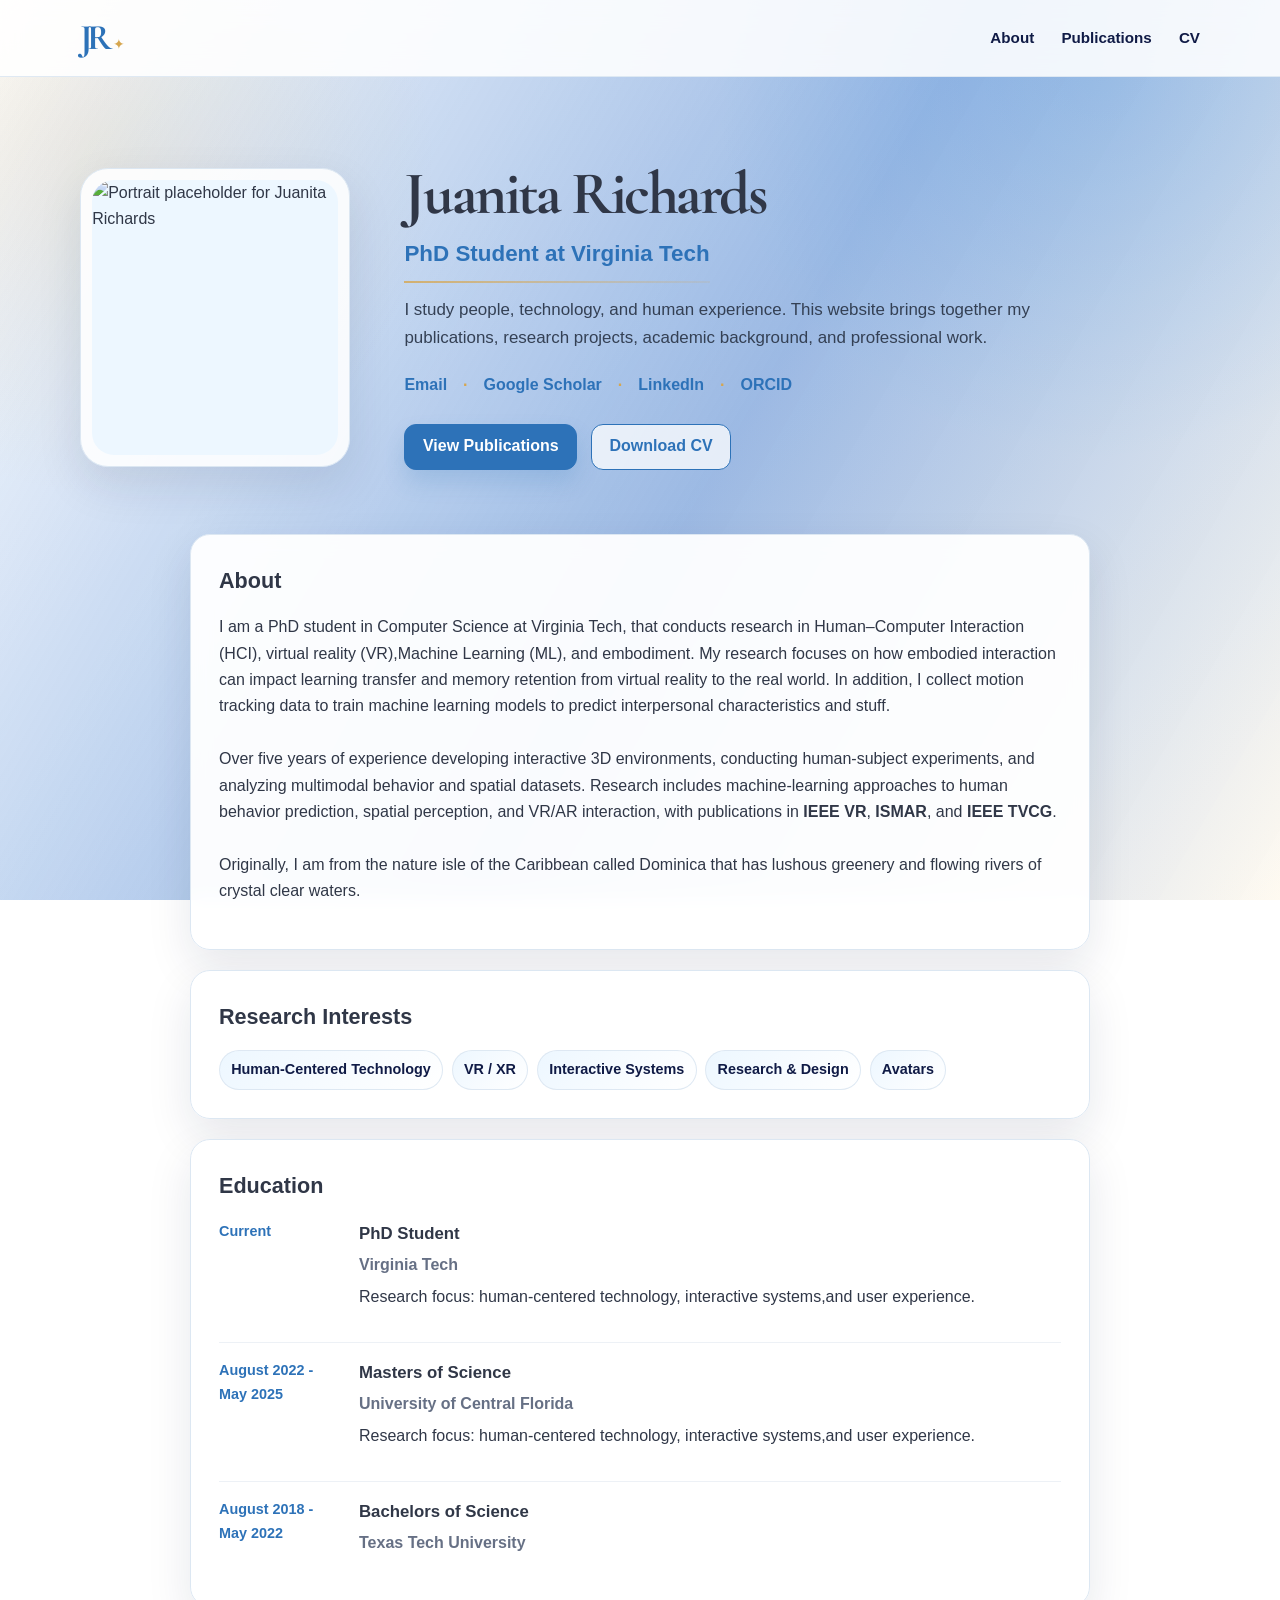
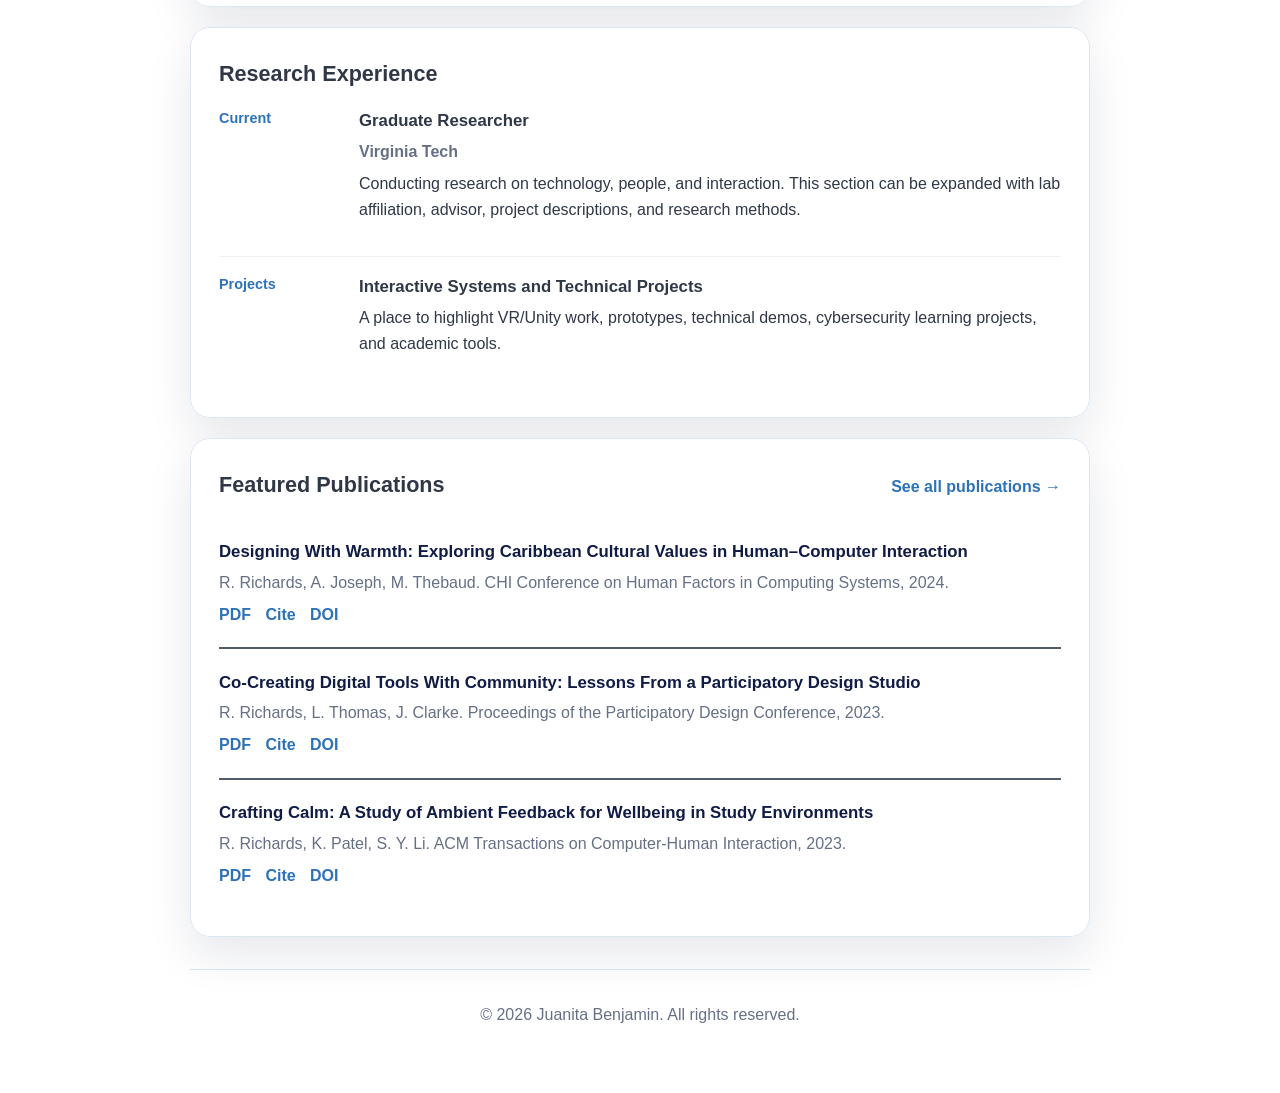
==== index.html @ 1f98e974 "Updating publication / portfolio" ====
<!DOCTYPE html>
<html lang="en">
<head>
  <meta charset="UTF-8" />
  <meta name="viewport" content="width=device-width, initial-scale=1.0" />

  <title>Juanita Richards | PhD Student at Virginia Tech</title>
  <link rel="icon" href="Files/Images/Icons/jr-favicon.svg" sizes="any" />
  <link rel="icon" type="image/png" href="Files/Images/Icon/jb-favicon.png" />
  <link rel="apple-touch-icon" href="Files/Images/Icon/jb-favicon.png" />
  <meta name="description" content="Academic website for Juanita Richards, PhD student at Virginia Tech." />

  <link rel="preconnect" href="https://fonts.googleapis.com">
  <link rel="preconnect" href="https://fonts.gstatic.com" crossorigin>
  <link href="https://fonts.googleapis.com/css2?family=Cormorant+Garamond:wght@600;700&family=Inter:wght@400;500;600;700;800&display=swap" rel="stylesheet">

  <link rel="stylesheet" href="css/style.css" />
</head>

<body>
  <header class="site-header">
    <nav class="navbar">
      <a class="brand" href="#home" aria-label="Juanita Richards home">
        <span class="brand-mark">JR</span>
        <span class="brand-star">✦</span>
      </a>

      <button class="menu-toggle" aria-label="Open navigation menu" aria-expanded="false">
        ☰
      </button>

      <ul class="nav-links">
        <li><a href="#about">About</a></li>
        <!-- <li><a href="#interests">Interests</a></li> -->
        <!-- <li><a href="#education">Education</a></li>
        <li><a href="#experience">Research</a></li> -->
        <li><a href="Publications.html">Publications</a></li>
        <li><a href="CV.html">CV</a></li>
      </ul>
    </nav>
  </header>

  <main id="home">
    <section class="profile-hero">
      <div class="profile-photo">
        <img src="Files/Images/Juanita 1.jpg" alt="Portrait placeholder for Juanita Richards" />
      </div>

      <div class="profile-intro">
        <!-- <p class="eyebrow">Academic Portfolio</p> -->
        <h1>Juanita Richards</h1>
        <p class="role">PhD Student at Virginia Tech</p>

        <p class="summary">
          I study people, technology, and human experience. This website brings
          together my publications, research projects, academic background, and
          professional work.
        </p>

        <div class="profile-links" aria-label="Professional links">
          <a href="mailto:juanitab@vt.edu">Email</a>
          <a href="https://scholar.google.com/citations?user=bNdyRPQAAAAJ&hl=en">Google Scholar</a>
          <a href="https://www.linkedin.com/in/juanita-richards-benjamin/">LinkedIn</a>
          <!-- <a href="#">GitHub</a> -->
          <a href="https://orcid.org/0000-0003-1308-6678">ORCID</a>
        </div>

        <div class="button-row">
          <a class="btn btn-primary" href="#publications">View Publications</a>
          <a class="btn btn-secondary" href="Files/Juanita_Benjamin_CV.pdf">Download CV</a>
        </div>
      </div>
    </section>

    <div class="content-shell">
      <section id="about" class="section-card">
        <h2>About</h2>
        <p>
          I am a PhD student in Computer Science at Virginia Tech, that conducts research in Human–Computer Interaction (HCI), virtual reality (VR),Machine Learning (ML), and embodiment.
          My research focuses on how embodied interaction can impact learning transfer and memory retention from virtual reality to the real world. In addition, I collect motion tracking
          data to train machine learning models to predict interpersonal characteristics and stuff.
          <br>
          <br>

          Over five years of experience developing interactive 3D environments, conducting human-subject experiments, and analyzing multimodal behavior and spatial datasets. 
          Research includes machine-learning approaches to human behavior prediction, spatial perception, and VR/AR interaction, with publications in <b>IEEE VR</b>, <b>ISMAR</b>, 
          and <b>IEEE TVCG</b>.

          <br>
          <br>
          Originally, I am from the nature isle of the Caribbean called Dominica that has lushous greenery and flowing rivers of crystal clear waters.

        </p>
        <p>
          
        </p>
      </section>

      <section id="interests" class="section-card">
        <h2>Research Interests</h2>
        <div class="tag-list">
          <span>Human-Centered Technology</span>
          <span>VR / XR</span>
          <span>Interactive Systems</span>
          <span>Research & Design</span>
          <span>Avatars</span>
        </div>
      </section>

      <section id="education" class="section-card">
        <h2>Education</h2>

        <div class="timeline-item">
          <div class="timeline-date">Current</div>
          <div>
            <h3>PhD Student</h3>
            <p class="institution">Virginia Tech</p>
            <p>
              Research focus: human-centered technology, interactive systems,and user experience.
            </p>
          </div>
          
        </div>

        <div class="timeline-item">
          <div class="timeline-date">August 2022 - May 2025</div>
          <div>
            <h3>Masters of Science</h3>
            <p class="institution">University of Central Florida</p>
            <p>
              Research focus: human-centered technology, interactive systems,and user experience.
            </p>
          </div>
          
        </div>

        <div class="timeline-item">
          <div class="timeline-date">August 2018 - May 2022</div>
          <div>
            <h3>Bachelors of Science</h3>
            <p class="institution">Texas Tech University</p>
    
          </div>
          
        </div>

      </section>

      <section id="experience" class="section-card">
        <h2>Research Experience</h2>

        <div class="timeline-item">
          <div class="timeline-date">Current</div>
          <div>
            <h3>Graduate Researcher</h3>
            <p class="institution">Virginia Tech</p>
            <p>
              Conducting research on technology, people, and interaction.
              This section can be expanded with lab affiliation, advisor,
              project descriptions, and research methods.
            </p>
          </div>
        </div>

        <div class="timeline-item">
          <div class="timeline-date">Projects</div>
          <div>
            <h3>Interactive Systems and Technical Projects</h3>
            <p>
              A place to highlight VR/Unity work, prototypes, technical demos,
              cybersecurity learning projects, and academic tools.
            </p>
          </div>
        </div>
      </section>

      <section id="publications" class="section-card">
        <div class="section-title-row">
          <h2>Featured Publications</h2>
          <a href="Publications.html">See all publications →</a>
        </div>

        <article class="publication-entry">
          <h3>
            <a href="#">Designing With Warmth: Exploring Caribbean Cultural Values in Human–Computer Interaction</a>
          </h3>
          <p class="pub-meta">
            R. Richards, A. Joseph, M. Thebaud. CHI Conference on Human Factors
            in Computing Systems, 2024.
          </p>
          <p class="pub-links">
            <a href="#">PDF</a>
            <a href="#">Cite</a>
            <a href="#">DOI</a>
          </p>
        </article>

        <article class="publication-entry">
          <h3>
            <a href="#">Co-Creating Digital Tools With Community: Lessons From a Participatory Design Studio</a>
          </h3>
          <p class="pub-meta">
            R. Richards, L. Thomas, J. Clarke. Proceedings of the Participatory
            Design Conference, 2023.
          </p>
          <p class="pub-links">
            <a href="#">PDF</a>
            <a href="#">Cite</a>
            <a href="#">DOI</a>
          </p>
        </article>

        <article class="publication-entry">
          <h3>
            <a href="#">Crafting Calm: A Study of Ambient Feedback for Wellbeing in Study Environments</a>
          </h3>
          <p class="pub-meta">
            R. Richards, K. Patel, S. Y. Li. ACM Transactions on
            Computer-Human Interaction, 2023.
          </p>
          <p class="pub-links">
            <a href="#">PDF</a>
            <a href="#">Cite</a>
            <a href="#">DOI</a>
          </p>
        </article>
      </section>
    </div>
  </main>

  <footer class="site-footer">
    <p>© 2026 Juanita Benjamin. All rights reserved.</p>
  </footer>

  <script src="js/main.js"></script>
</body>
</html>
---- css/style.css ----
:root {
  --blue: #2d72b8;
  --sky: #edf7ff;
  --sky-strong: #6bb6ee;
  --navy: #101b46;
  --text: #303747;
  --muted: #667085;
  --border: #dce7f2;
  --card: rgba(255, 255, 255, 0.94);
  --cream: #fffaf1;
  --gold: #d6a64f;
  --shadow: 0 18px 45px rgba(17, 26, 68, 0.10);
  --radius: 20px;
}

* {
  box-sizing: border-box;
}

html {
  scroll-behavior: smooth;
}

body {
  margin: 0;
  color: var(--text);
  background:
    radial-gradient(circle at 8% 18%, rgba(214, 166, 79, 0.15), transparent 24%),
    radial-gradient(circle at 86% 8%, rgba(107, 182, 238, 0.28), transparent 28%),
    linear-gradient(135deg, #ffffff 0%, #f2f9ff 46%, var(--cream) 100%); 
  background-attachment: fixed;
  /* font-family: "Inter", system-ui, -apple-system, BlinkMacSystemFont, "Segoe UI", sans-serif; */
  font-family: roboto, sans-serif;
  line-height: 1.65;
}

body::before {
  content: "";
  position: fixed;
  inset: 0;
  pointer-events: none;
  background:
    /* linear-gradient(120deg, rgba(255, 255, 255, 0.0) 0%, rgba(255, 255, 255, 0.42) 55%, rgba(255, 250, 241, 0.38) 100%); */
     linear-gradient(120deg, rgba(255, 255, 255, 0.0) 0%, rgba(35, 98, 192, 0.42) 55%, rgba(255, 250, 241, 0.38) 100%);
  z-index: -1;
}

img {
  max-width: 100%;
  display: block;
}

a {
  color: var(--blue);
  text-decoration: none;
}

a:hover {
  text-decoration: underline;
}

h1,
h2,
h3 {
  margin: 0;
  /* color: var(--navy); */
  color: var(--text);
}

h1 {
  font-family: "Cormorant Garamond", Georgia, serif;
  /* font-family: roboto, sans-serif; */
  /* font-size: clamp(3rem, 8vw, 5.5rem); */
  font-size: 3.8rem;
  line-height: 0.95;
  letter-spacing: -0.04em;
}

h2 {
  font-size: 1.35rem;
  margin-bottom: 1rem;
}

h3 {
  font-size: 1.05rem;
  margin-bottom: 0.25rem;
}

p {
  margin-top: 0;
}

/* Header */
.site-header {
  position: sticky;
  top: 0;
  z-index: 50;
  background: rgba(255, 255, 255, 0.88);
  border-bottom: 1px solid rgba(220, 231, 242, 0.9);
  backdrop-filter: blur(14px);
}

.navbar {
  width: min(1120px, calc(100% - 2rem));
  margin: 0 auto;
  min-height: 76px;
  display: flex;
  align-items: center;
  justify-content: space-between;
}

.brand {
  position: relative;
  display: inline-flex;
  align-items: center;
  gap: 0.2rem;
  color: var(--blue);
  text-decoration: none;
}

.brand:hover {
  text-decoration: none;
}

.brand-mark {
  font-family: "Cormorant Garamond", Georgia, serif;
  font-weight: 700;
  font-size: 2.25rem;
  letter-spacing: -0.14em;
  line-height: 1;
}

.brand-star {
  color: var(--gold);
  font-size: 0.85rem;
  transform: translate(0.15rem, 0.45rem);
}

.nav-links {
  list-style: none;
  display: flex;
  align-items: center;
  gap: 1.7rem;
  margin: 0;
  padding: 0;
  font-size: 0.95rem;
  font-weight: 700;
}

.nav-links a {
  color: var(--navy);
  position: relative;
  padding: 0.5rem 0;
}

.nav-links a::after {
  content: "";
  position: absolute;
  left: 0;
  bottom: 0;
  width: 0;
  height: 3px;
  border-radius: 999px;
  background: var(--blue);
  transition: width 0.25s ease;
}

.nav-links a:hover {
  color: var(--blue);
  text-decoration: none;
}

.nav-links a:hover::after {
  width: 100%;
}

.menu-toggle {
  display: none;
  border: 1px solid var(--border);
  border-radius: 12px;
  background: #fff;
  color: var(--navy);
  font-size: 1.25rem;
  padding: 0.4rem 0.75rem;
  cursor: pointer;
}

/* Hero */
.profile-hero {
  position: relative;
  width: min(1120px, calc(100% - 2rem));
  margin: 0 auto;
  padding: 5.5rem 0 4rem;
  display: grid;
  grid-template-columns: 270px 1fr;
  gap: 3.4rem;
  align-items: center;
}

/* .profile-hero::after {
  content: "";
  position: absolute;
  right: -12rem;
  top: 1.5rem;
  width: 34rem;
  height: 34rem;
  border: 1.6px solid rgba(214, 166, 79, 0.42);
  border-radius: 50%;
  z-index: -1;
} */

.profile-photo {
  padding: 0.7rem;
  border-radius: 28px;
  background: rgba(255, 255, 255, 0.88);
  border: 1px solid var(--border);
  box-shadow: var(--shadow);
}

.profile-photo img {
  width: 100%;
  aspect-ratio: 1 / 1.12;
  object-fit: cover;
  border-radius: 22px;
  background: var(--sky);
}

.eyebrow {
  margin-bottom: 0.7rem;
  color: var(--blue);
  font-size: 0.78rem;
  font-weight: 800;
  letter-spacing: 0.16em;
  text-transform: uppercase;
}

.role {
  position: relative;
  display: inline-block;
  margin: 0.8rem 0 1.45rem;
  color: var(--blue);
  font-size: 1.4rem;
  font-weight: 800;
}

.role::after {
  content: "";
  position: absolute;
  left: 0;
  bottom: -0.65rem;
  width: 100%;
  height: 2px;
  background: linear-gradient(90deg, rgba(214, 166, 79, 0.8), rgba(214, 166, 79, 0.12));
}

.summary {
  max-width: 720px;
  font-size: 1.06rem;
  color: #344054;
}

.profile-links {
  display: flex;
  flex-wrap: wrap;
  gap: 0.4rem 1rem;
  margin: 1.25rem 0 1.6rem;
  font-weight: 700;
}

.profile-links a:not(:last-child)::after {
  content: "·";
  margin-left: 1rem;
  color: var(--gold);
}

.button-row {
  display: flex;
  flex-wrap: wrap;
  gap: 0.85rem;
}

.btn {
  display: inline-flex;
  align-items: center;
  justify-content: center;
  min-height: 46px;
  padding: 0 1.1rem;
  border-radius: 12px;
  font-weight: 800;
  border: 1px solid var(--blue);
}

.btn:hover {
  text-decoration: none;
  transform: translateY(-1px);
}

.btn-primary {
  color: #fff;
  background: var(--blue);
  box-shadow: 0 12px 22px rgba(45, 114, 184, 0.18);
}

.btn-secondary {
  color: var(--blue);
  background: rgba(255, 255, 255, 0.74);
}

/* Main content */
.content-shell {
  width: min(900px, calc(100% - 2rem));
  margin: 0 auto;
}

.section-card {
  background: var(--card);
  border: 1px solid var(--border);
  border-radius: var(--radius);
  box-shadow: var(--shadow);
  padding: 1.75rem;
  margin-bottom: 1.25rem;
  backdrop-filter: blur(10px);
}

.tag-list {
  display: flex;
  flex-wrap: wrap;
  gap: 0.55rem;
}

.tag-list span {
  display: inline-flex;
  padding: 0.45rem 0.7rem;
  border-radius: 999px;
  background: linear-gradient(135deg, var(--sky), #ffffff);
  border: 1px solid rgba(220, 231, 242, 0.9);
  color: var(--navy);
  font-size: 0.9rem;
  font-weight: 700;
}

.timeline-item {
  display: grid;
  grid-template-columns: 120px 1fr;
  gap: 1.25rem;
  padding: 1rem 0;
  border-top: 1px solid #edf1f6;
}

.timeline-item:first-of-type {
  border-top: 0;
  padding-top: 0;
}

.timeline-date {
  color: var(--blue);
  font-size: 0.9rem;
  font-weight: 800;
}

.institution {
  margin-bottom: 0.35rem;
  color: var(--muted);
  font-weight: 700;
}

.section-title-row {
  display: flex;
  align-items: baseline;
  justify-content: space-between;
  gap: 1rem;
}

.section-title-row a {
  font-weight: 800;
  white-space: nowrap;
}

.publication-entry {
  padding: 1.2rem 0;
  border-top: 2px solid #515b68;
}

.publication-entry:first-of-type {
  border-top: 0;
}

.publication-entry h3 a {
  color: var(--navy);
}

.pub-meta {
  color: var(--muted);
  margin-bottom: 0.35rem;
}

.pub-links {
  margin-bottom: 0;
  display: flex;
  gap: 0.9rem;
  font-weight: 800;
}

.site-footer {
  width: min(900px, calc(100% - 2rem));
  margin: 2rem auto 0;
  padding: 2rem 0 3rem;
  color: var(--muted);
  text-align: center;
  border-top: 1px solid var(--border);
}

/* Responsive */
@media (max-width: 900px) {
  .menu-toggle {
    display: inline-flex;
  }

  .nav-links {
    position: absolute;
    top: 76px;
    left: 1rem;
    right: 1rem;
    display: none;
    flex-direction: column;
    align-items: flex-start;
    padding: 1rem;
    background: #ffffff;
    border: 1px solid var(--border);
    border-radius: 16px;
    box-shadow: var(--shadow);
  }

  .nav-links.open {
    display: flex;
  }

  .profile-hero {
    grid-template-columns: 1fr;
    padding-top: 3rem;
  }

  .profile-photo {
    width: min(270px, 100%);
  }
}

@media (max-width: 560px) {
  h1 {
    font-size: 3.2rem;
  }

  .profile-hero,
  .content-shell,
  .navbar,
  .site-footer {
    width: min(100% - 1rem, 1120px);
  }

  .profile-links {
    display: grid;
    gap: 0.4rem;
  }

  .profile-links a::after {
    display: none;
  }

  .btn {
    width: 100%;
  }

  .timeline-item {
    grid-template-columns: 1fr;
    gap: 0.2rem;
  }

  .section-title-row {
    flex-direction: column;
    align-items: flex-start;
  }
}


/* Portfolio page */
.nav-links a.active {
  color: var(--blue);
}

.nav-links a.active::after {
  width: 100%;
}

.portfolio-hero {
  width: min(1000px, calc(100% - 2rem));
  margin: 0 auto;
  padding: 5.5rem 0 2.5rem;
}

.portfolio-hero h1 {
  max-width: 850px;
  margin-bottom: 1.25rem;
}

.portfolio-lead {
  max-width: 780px;
  font-size: 1.12rem;
  color: #475467;
  margin-bottom: 1.35rem;
}

.portfolio-tags {
  margin-top: 1rem;
}

.portfolio-shell {
  width: min(1000px, calc(100% - 2rem));
  margin: 0 auto;
}

.portfolio-grid {
  display: grid;
  grid-template-columns: repeat(2, minmax(0, 1fr));
  gap: 1.25rem;
  margin-bottom: 1.25rem;
}

.project-card {
  position: relative;
  overflow: hidden;
  background: var(--card);
  border: 1px solid var(--border);
  border-radius: var(--radius);
  box-shadow: var(--shadow);
  padding: 1.75rem;
  backdrop-filter: blur(10px);
}

.project-card-featured {
  grid-column: 1 / -1;
  display: grid;
  grid-template-columns: 80px 1fr;
  gap: 1.25rem;
  border-color: rgba(45, 114, 184, 0.35);
}

.project-number {
  color: rgba(45, 114, 184, 0.18);
  font-family: "Cormorant Garamond", Georgia, serif;
  font-size: 4rem;
  font-weight: 700;
  line-height: 0.9;
}

.project-card:not(.project-card-featured) .project-number {
  margin-bottom: 1rem;
}

.project-kicker {
  margin-bottom: 0.45rem;
  color: var(--blue);
  font-size: 0.75rem;
  font-weight: 800;
  letter-spacing: 0.11em;
  text-transform: uppercase;
}

.project-card h2 {
  font-size: 1.45rem;
  margin-bottom: 0.8rem;
}

.project-card p {
  color: #475467;
}

.project-details {
  display: grid;
  gap: 0.65rem;
  margin-top: 1.25rem;
  padding-top: 1rem;
  border-top: 1px solid #edf1f6;
}

.project-details div {
  display: grid;
  grid-template-columns: 78px 1fr;
  gap: 0.75rem;
  font-size: 0.9rem;
}

.project-details strong {
  color: var(--navy);
}

.project-details span {
  color: var(--muted);
}

.portfolio-cta {
  display: flex;
  align-items: center;
  justify-content: space-between;
  gap: 2rem;
}

.portfolio-cta h2 {
  margin-bottom: 0.4rem;
}

.portfolio-cta p:last-child {
  margin-bottom: 0;
}

@media (max-width: 760px) {
  .portfolio-grid {
    grid-template-columns: 1fr;
  }

  .project-card-featured {
    grid-column: auto;
    grid-template-columns: 1fr;
  }

  .portfolio-cta {
    align-items: flex-start;
    flex-direction: column;
  }
}

@media (max-width: 560px) {
  .portfolio-hero,
  .portfolio-shell {
    width: min(100% - 1rem, 1000px);
  }

  .portfolio-hero {
    padding-top: 3rem;
  }

  .project-card {
    padding: 1.35rem;
  }

  .project-details div {
    grid-template-columns: 1fr;
    gap: 0.1rem;
  }
}

/* Videos appear directly within each project card, without preview overlays */
.project-video { margin: 0 0 1.3rem; }
.project-video video,
.project-video iframe {
  display: block;
  width: 100%;
  aspect-ratio: 16 / 9;
  height: auto;
  background: #101b46;
  border: 0;
  border-radius: 12px;
  object-fit: contain;
}
.project-video iframe { height: auto; }
.project-video-caption { font-size: .92rem; color: var(--muted); margin: .65rem 0 0; }


/* Compact publication-style portfolio — media left, project content right */
.portfolio-hero { width: min(1000px, calc(100% - 2rem)); padding: 3.5rem 0 2.1rem; }
.portfolio-hero h1 { font-size: clamp(2.5rem, 5vw, 3.6rem); }
.portfolio-shell { width: min(1000px, calc(100% - 2rem)); }
.portfolio-grid { display: flex; flex-direction: column; gap: .85rem; }
.project-card,
.project-card-featured {
  display: grid;
  grid-template-columns: 192px minmax(0, 1fr);
  gap: 1.4rem;
  align-items: start;
  padding: 1.15rem;
  border-radius: 15px;
  grid-column: auto;
  min-width: 0;
}
.project-card:hover { border-color: rgba(45,114,184,.35); box-shadow: 0 12px 28px rgba(17,26,68,.10); }
.project-card .project-number,
.project-card:not(.project-card-featured) .project-number {
  min-height: 110px;
  margin: 0;
  background: linear-gradient(140deg, #e4f3fe 0%, #fcfaf4 100%);
  border: 1px solid #dce7f2;
  border-radius: 10px;
  display: flex;
  align-items: center;
  justify-content: center;
  font-size: 3rem;
  color: rgba(45, 114, 184, .35);
}
.project-card.has-video .project-number { display: none; }
.project-content { min-width: 0; }
.project-kicker { font-size: .70rem; margin: 0 0 .3rem; }
.project-card h2 { font-size: 1.16rem; line-height: 1.35; margin: 0 0 .42rem; }
.project-content > p:not(.project-kicker) { font-size: .91rem; line-height: 1.55; margin: 0; }
.project-details { display: flex; flex-wrap: wrap; gap: .35rem 1rem; margin-top: .72rem; padding-top: .66rem; }
.project-details div { display: inline-flex; gap: .35rem; font-size: .76rem; }
.project-details strong { color: var(--blue); }
.project-video { min-width: 0; margin: 0; }
.project-video video, .project-video iframe {
  width: 100%; height: auto; aspect-ratio: 16 / 9;
  border: none; border-radius: 10px; display: block;
  background: #101b46;
}
.project-video-caption { font-size: .72rem !important; line-height: 1.4; margin: .35rem 0 0 !important; }
@media (max-width: 650px) {
  .project-card, .project-card-featured { grid-template-columns: 1fr; gap: .85rem; padding: 1rem; }
  .project-card .project-number, .project-card:not(.project-card-featured) .project-number { min-height: 85px; }
  .project-video { width: 100%; }
  .portfolio-hero { padding-top: 2.5rem; }
  .portfolio-tags { gap: .35rem; }
}
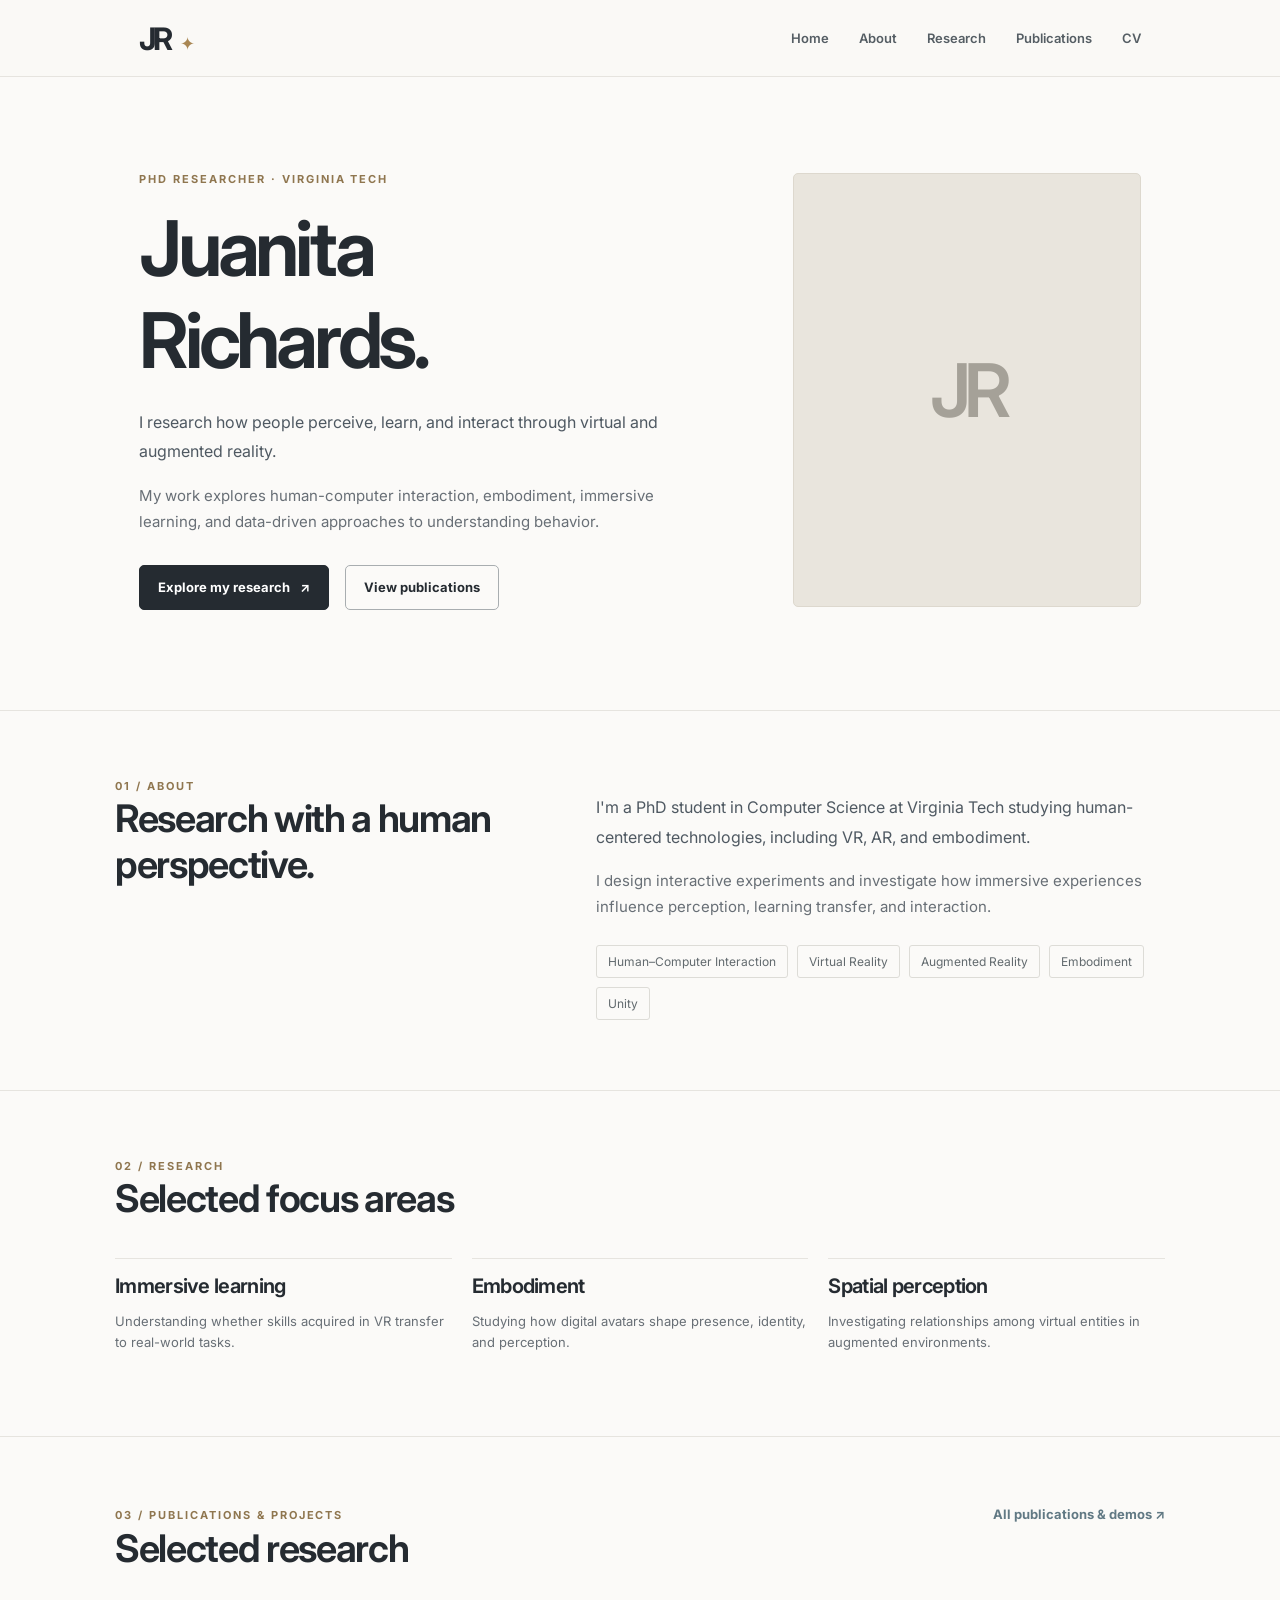
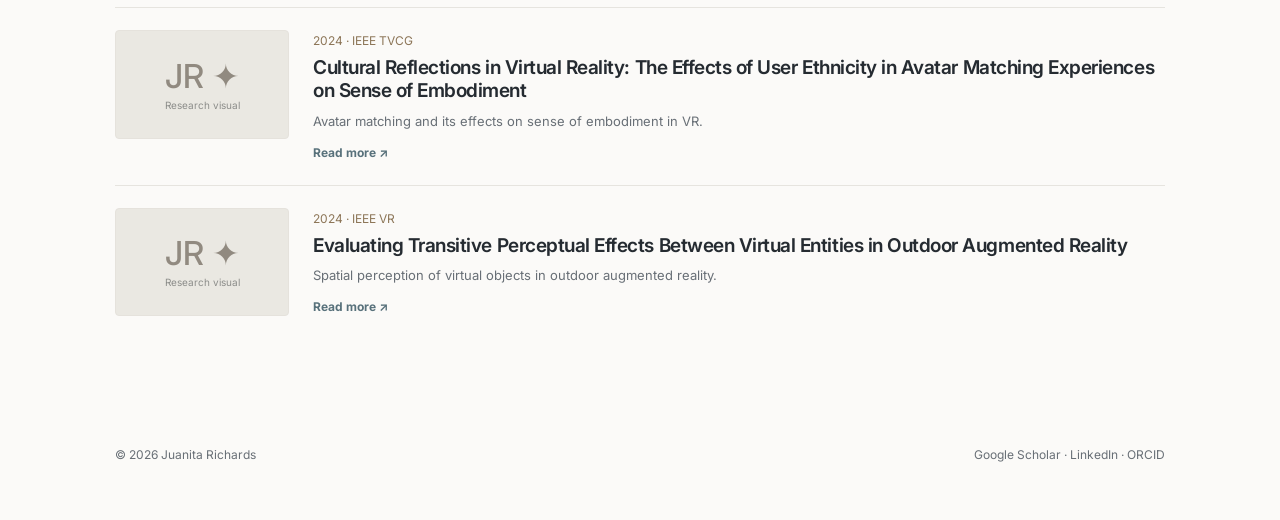
==== commit 6e1923a2: "Newly updated websites" ====
--- a/index.html
+++ b/index.html
@@ -1,237 +1,258 @@
 <!DOCTYPE html>
 <html lang="en">
-<head>
-  <meta charset="UTF-8" />
-  <meta name="viewport" content="width=device-width, initial-scale=1.0" />
+ <head>
+  <meta charset="utf-8"/>
+  <meta content="width=device-width, initial-scale=1" name="viewport"/>
+  <title>
+   Juanita Richards | XR &amp; HCI Research
+  </title>
+  <link href="https://fonts.googleapis.com" rel="preconnect"/>
+  <link crossorigin="" href="https://fonts.gstatic.com" rel="preconnect"/>
+  <link href="https://fonts.googleapis.com/css2?family=Inter:wght@400;500;600;700;800&amp;display=swap" rel="stylesheet"/>
+  <link href="css/style.css" rel="stylesheet"/>
+  <link href="Files/Images/Icon/jr-favicon.svg" rel="icon" type="image/svg+xml"/>
+  <link href="Files/Images/Icon/jr-favicon.png" rel="icon" type="image/png"/>
+  <link href="Files/Images/Icon/jr-favicon.ico" rel="icon" sizes="any"/>
+ </head>
+ <body>
+  <header>
+   <nav class="nav">
+    <a aria-label="Juanita Richards home" class="logo" href="index.html">
+     JR
+     <span>
+      ✦
+     </span>
+    </a>
+    <div class="links">
+     <a href="index.html">
+      Home
+     </a>
+     <a href="index.html#about">
+      About
+     </a>
+     <a href="index.html#research">
+      Research
+     </a>
+     <a href="Publications.html">
+      Publications
+     </a>
+     <a href="CV.html">
+      CV
+     </a>
+    </div>
+   </nav>
+  </header>
+  <main>
+   <section class="wrap hero" id="home">
+    <div class="intro">
+     <div class="eyebrow">
+      PhD Researcher &middot; Virginia Tech
+     </div>
+     <h1>
+      Juanita
+      <br/>
+      Richards.
+     </h1>
+     <p class="lead">
+      I research how people perceive, learn, and interact through virtual and augmented reality.
+     </p>
+     <p class="muted">
+      My work explores human-computer interaction, embodiment, immersive learning, and data-driven approaches to understanding behavior.
+     </p>
+     <div class="buttons">
+      <a class="button primary" href="#research">
+       Explore my research
+       <span>
+        &nearrow;
+       </span>
+      </a>
+      <a class="button" href="#publications">
+       View publications
+      </a>
+     </div>
+    </div>
+    <div class="photo">
+     <span class="placeholder">
+      JR
+     </span>
+     <img alt="Juanita Richards" onerror="this.style.display='none'" src="Files/Images/Juanita 1.jpg"/>
+    </div>
+   </section>
+   <div class="divider">
+   </div>
+   <section class="wrap section about" id="about">
+    <div>
+     <div class="eyebrow">
+      01 / About
+     </div>
+     <h2>
+      Research with a human perspective.
+     </h2>
+    </div>
+    <div>
+     <p class="lead">
+      I'm a PhD student in Computer Science at Virginia Tech studying human-centered technologies, including VR, AR, and embodiment.
+     </p>
+     <p class="muted">
+      I design interactive experiments and investigate how immersive experiences influence perception, learning transfer, and interaction.
+     </p>
+     <div class="tags">
+      <span class="tag">
+       Human&ndash;Computer Interaction
+      </span>
+      <span class="tag">
+       Virtual Reality
+      </span>
+      <span class="tag">
+       Augmented Reality
+      </span>
+      <span class="tag">
+       Embodiment
+      </span>
+      <span class="tag">
+       Unity
+      </span>
+     </div>
+    </div>
+   </section>
+   <div class="divider">
+   </div>
+   <section class="wrap section" id="research">
+    <div class="section-head">
+     <div>
+      <div class="eyebrow">
+       02 / Research
+      </div>
+      <h2>
+       Selected focus areas
+      </h2>
+     </div>
+    </div>
+    <div class="project-grid">
+     <article class="project">
+      <h3>
+       Immersive learning
+      </h3>
+      <p>
+       Understanding whether skills acquired in VR transfer to real-world tasks.
+      </p>
+     </article>
+     <article class="project">
+      <h3>
+       Embodiment
+      </h3>
+      <p>
+       Studying how digital avatars shape presence, identity, and perception.
+      </p>
+     </article>
+     <article class="project">
+      <h3>
+       Spatial perception
+      </h3>
+      <p>
+       Investigating relationships among virtual entities in augmented environments.
+      </p>
+     </article>
+    </div>
+   </section>
+   <div class="divider">
+   </div>
+   <section class="wrap section" id="publications">
+    <div class="section-head">
+     <div>
+      <div class="eyebrow">
+       03 / Publications &amp; projects
+      </div>
+      <h2>
+       Selected research
+      </h2>
+     </div>
+     <a class="more" href="Publications.html">
+      All publications &amp; demos &nearrow;
+     </a>
+    </div>
+    <article class="paper">
+     <div class="paper-media">
+      <div class="paper-media-placeholder">
+       <span>
+        JR ✦
+       </span>
+       <small>
+        Research visual
+       </small>
+      </div>
+     </div>
+     <div>
+      <div class="meta">
+       2024 &middot; IEEE TVCG
+      </div>
+      <h3>
+       <a href="https://doi.org/10.1109/TVCG.2024.3456196" rel="noopener noreferrer" target="_blank">
+        Cultural Reflections in Virtual Reality: The Effects of User Ethnicity in Avatar Matching Experiences on Sense of Embodiment
+       </a>
+      </h3>
+      <p>
+       Avatar matching and its effects on sense of embodiment in VR.
+      </p>
+      <div class="actions">
+       <a href="Publications.html#paper-1">
+        Read more &nearrow;
+       </a>
+      </div>
+     </div>
+    </article>
+    <article class="paper">
+     <div class="paper-media">
+      <div class="paper-media-placeholder">
+       <span>
+        JR ✦
+       </span>
+       <small>
+        Research visual
+       </small>
+      </div>
+     </div>
+     <div>
+      <div class="meta">
+       2024 &middot; IEEE VR
+      </div>
+      <h3>
+       <a href="https://doi.org/10.1109/VR58804.2024.00082" rel="noopener noreferrer" target="_blank">
+        Evaluating Transitive Perceptual Effects Between Virtual Entities in Outdoor Augmented Reality
+       </a>
+      </h3>
+      <p>
+       Spatial perception of virtual objects in outdoor augmented reality.
+      </p>
+      <div class="actions">
+       <a href="Publications.html#paper-2">
+        Read more &nearrow;
+       </a>
+      </div>
+     </div>
+    </article>
+   </section>
+   <script src="js/site.js">
+   </script>
+  </main>
+  <footer class="wrap footer">
+   <span>
+    &copy; 2026 Juanita Richards
+   </span>
+   <span>
+    <a href="https://scholar.google.com/citations?user=bNdyRPQAAAAJ&amp;hl=en">
+     Google Scholar
+    </a>
+    &middot;
+    <a href="https://www.linkedin.com/in/juanita-richards-benjamin/">
+     LinkedIn
+    </a>
+    &middot;
+    <a href="https://orcid.org/0000-0003-1308-6678">
+     ORCID
+    </a>
+   </span>
+  </footer>
+ </body>
+</html>
 
-  <title>Juanita Richards | PhD Student at Virginia Tech</title>
-  <link rel="icon" href="Files/Images/Icons/jr-favicon.svg" sizes="any" />
-  <link rel="icon" type="image/png" href="Files/Images/Icon/jb-favicon.png" />
-  <link rel="apple-touch-icon" href="Files/Images/Icon/jb-favicon.png" />
-  <meta name="description" content="Academic website for Juanita Richards, PhD student at Virginia Tech." />
-
-  <link rel="preconnect" href="https://fonts.googleapis.com">
-  <link rel="preconnect" href="https://fonts.gstatic.com" crossorigin>
-  <link href="https://fonts.googleapis.com/css2?family=Cormorant+Garamond:wght@600;700&family=Inter:wght@400;500;600;700;800&display=swap" rel="stylesheet">
-
-  <link rel="stylesheet" href="css/style.css" />
-</head>
-
-<body>
-  <header class="site-header">
-    <nav class="navbar">
-      <a class="brand" href="#home" aria-label="Juanita Richards home">
-        <span class="brand-mark">JR</span>
-        <span class="brand-star">✦</span>
-      </a>
-
-      <button class="menu-toggle" aria-label="Open navigation menu" aria-expanded="false">
-        ☰
-      </button>
-
-      <ul class="nav-links">
-        <li><a href="#about">About</a></li>
-        <!-- <li><a href="#interests">Interests</a></li> -->
-        <!-- <li><a href="#education">Education</a></li>
-        <li><a href="#experience">Research</a></li> -->
-        <li><a href="Publications.html">Publications</a></li>
-        <li><a href="CV.html">CV</a></li>
-      </ul>
-    </nav>
-  </header>
-
-  <main id="home">
-    <section class="profile-hero">
-      <div class="profile-photo">
-        <img src="Files/Images/Juanita 1.jpg" alt="Portrait placeholder for Juanita Richards" />
-      </div>
-
-      <div class="profile-intro">
-        <!-- <p class="eyebrow">Academic Portfolio</p> -->
-        <h1>Juanita Richards</h1>
-        <p class="role">PhD Student at Virginia Tech</p>
-
-        <p class="summary">
-          I study people, technology, and human experience. This website brings
-          together my publications, research projects, academic background, and
-          professional work.
-        </p>
-
-        <div class="profile-links" aria-label="Professional links">
-          <a href="mailto:juanitab@vt.edu">Email</a>
-          <a href="https://scholar.google.com/citations?user=bNdyRPQAAAAJ&hl=en">Google Scholar</a>
-          <a href="https://www.linkedin.com/in/juanita-richards-benjamin/">LinkedIn</a>
-          <!-- <a href="#">GitHub</a> -->
-          <a href="https://orcid.org/0000-0003-1308-6678">ORCID</a>
-        </div>
-
-        <div class="button-row">
-          <a class="btn btn-primary" href="#publications">View Publications</a>
-          <a class="btn btn-secondary" href="Files/Juanita_Benjamin_CV.pdf">Download CV</a>
-        </div>
-      </div>
-    </section>
-
-    <div class="content-shell">
-      <section id="about" class="section-card">
-        <h2>About</h2>
-        <p>
-          I am a PhD student in Computer Science at Virginia Tech, that conducts research in Human–Computer Interaction (HCI), virtual reality (VR),Machine Learning (ML), and embodiment.
-          My research focuses on how embodied interaction can impact learning transfer and memory retention from virtual reality to the real world. In addition, I collect motion tracking
-          data to train machine learning models to predict interpersonal characteristics and stuff.
-          <br>
-          <br>
-
-          Over five years of experience developing interactive 3D environments, conducting human-subject experiments, and analyzing multimodal behavior and spatial datasets. 
-          Research includes machine-learning approaches to human behavior prediction, spatial perception, and VR/AR interaction, with publications in <b>IEEE VR</b>, <b>ISMAR</b>, 
-          and <b>IEEE TVCG</b>.
-
-          <br>
-          <br>
-          Originally, I am from the nature isle of the Caribbean called Dominica that has lushous greenery and flowing rivers of crystal clear waters.
-
-        </p>
-        <p>
-          
-        </p>
-      </section>
-
-      <section id="interests" class="section-card">
-        <h2>Research Interests</h2>
-        <div class="tag-list">
-          <span>Human-Centered Technology</span>
-          <span>VR / XR</span>
-          <span>Interactive Systems</span>
-          <span>Research & Design</span>
-          <span>Avatars</span>
-        </div>
-      </section>
-
-      <section id="education" class="section-card">
-        <h2>Education</h2>
-
-        <div class="timeline-item">
-          <div class="timeline-date">Current</div>
-          <div>
-            <h3>PhD Student</h3>
-            <p class="institution">Virginia Tech</p>
-            <p>
-              Research focus: human-centered technology, interactive systems,and user experience.
-            </p>
-          </div>
-          
-        </div>
-
-        <div class="timeline-item">
-          <div class="timeline-date">August 2022 - May 2025</div>
-          <div>
-            <h3>Masters of Science</h3>
-            <p class="institution">University of Central Florida</p>
-            <p>
-              Research focus: human-centered technology, interactive systems,and user experience.
-            </p>
-          </div>
-          
-        </div>
-
-        <div class="timeline-item">
-          <div class="timeline-date">August 2018 - May 2022</div>
-          <div>
-            <h3>Bachelors of Science</h3>
-            <p class="institution">Texas Tech University</p>
-    
-          </div>
-          
-        </div>
-
-      </section>
-
-      <section id="experience" class="section-card">
-        <h2>Research Experience</h2>
-
-        <div class="timeline-item">
-          <div class="timeline-date">Current</div>
-          <div>
-            <h3>Graduate Researcher</h3>
-            <p class="institution">Virginia Tech</p>
-            <p>
-              Conducting research on technology, people, and interaction.
-              This section can be expanded with lab affiliation, advisor,
-              project descriptions, and research methods.
-            </p>
-          </div>
-        </div>
-
-        <div class="timeline-item">
-          <div class="timeline-date">Projects</div>
-          <div>
-            <h3>Interactive Systems and Technical Projects</h3>
-            <p>
-              A place to highlight VR/Unity work, prototypes, technical demos,
-              cybersecurity learning projects, and academic tools.
-            </p>
-          </div>
-        </div>
-      </section>
-
-      <section id="publications" class="section-card">
-        <div class="section-title-row">
-          <h2>Featured Publications</h2>
-          <a href="Publications.html">See all publications →</a>
-        </div>
-
-        <article class="publication-entry">
-          <h3>
-            <a href="#">Designing With Warmth: Exploring Caribbean Cultural Values in Human–Computer Interaction</a>
-          </h3>
-          <p class="pub-meta">
-            R. Richards, A. Joseph, M. Thebaud. CHI Conference on Human Factors
-            in Computing Systems, 2024.
-          </p>
-          <p class="pub-links">
-            <a href="#">PDF</a>
-            <a href="#">Cite</a>
-            <a href="#">DOI</a>
-          </p>
-        </article>
-
-        <article class="publication-entry">
-          <h3>
-            <a href="#">Co-Creating Digital Tools With Community: Lessons From a Participatory Design Studio</a>
-          </h3>
-          <p class="pub-meta">
-            R. Richards, L. Thomas, J. Clarke. Proceedings of the Participatory
-            Design Conference, 2023.
-          </p>
-          <p class="pub-links">
-            <a href="#">PDF</a>
-            <a href="#">Cite</a>
-            <a href="#">DOI</a>
-          </p>
-        </article>
-
-        <article class="publication-entry">
-          <h3>
-            <a href="#">Crafting Calm: A Study of Ambient Feedback for Wellbeing in Study Environments</a>
-          </h3>
-          <p class="pub-meta">
-            R. Richards, K. Patel, S. Y. Li. ACM Transactions on
-            Computer-Human Interaction, 2023.
-          </p>
-          <p class="pub-links">
-            <a href="#">PDF</a>
-            <a href="#">Cite</a>
-            <a href="#">DOI</a>
-          </p>
-        </article>
-      </section>
-    </div>
-  </main>
-
-  <footer class="site-footer">
-    <p>© 2026 Juanita Benjamin. All rights reserved.</p>
-  </footer>
-
-  <script src="js/main.js"></script>
-</body>
-</html>
--- a/css/style.css
+++ b/css/style.css
@@ -1,719 +1,13 @@
-:root {
-  --blue: #2d72b8;
-  --sky: #edf7ff;
-  --sky-strong: #6bb6ee;
-  --navy: #101b46;
-  --text: #303747;
-  --muted: #667085;
-  --border: #dce7f2;
-  --card: rgba(255, 255, 255, 0.94);
-  --cream: #fffaf1;
-  --gold: #d6a64f;
-  --shadow: 0 18px 45px rgba(17, 26, 68, 0.10);
-  --radius: 20px;
-}
 
-* {
-  box-sizing: border-box;
-}
+:root{--paper:#faf9f6;--white:#fff;--ink:#252b31;--muted:#686f76;--line:#e6e4df;--accent:#667d86;--gold:#a98753;--max:1050px}*{box-sizing:border-box}html{scroll-behavior:smooth}body{margin:0;background:var(--paper);color:var(--ink);font:15px/1.75 'Inter',Arial,sans-serif}a{color:inherit;text-decoration:none}a:hover{color:#566f7b}button{font:inherit}header{position:sticky;top:0;z-index:10;background:rgba(250,249,246,.94);backdrop-filter:blur(12px);border-bottom:1px solid var(--line)}.nav{max-width:var(--max);margin:auto;min-height:76px;display:flex;align-items:center;justify-content:space-between;gap:22px;padding:0 24px}.logo{font:600 31px Georgia,serif;letter-spacing:-.08em}.logo span{color:var(--gold);margin-left:5px;font:18px Georgia}.links{display:flex;gap:30px;align-items:center;color:#555e64;font-size:13px;font-weight:600}.links a:hover{color:var(--gold)}.wrap{max-width:var(--max);padding:0 24px;margin:auto}.eyebrow{font-size:11px;letter-spacing:.18em;text-transform:uppercase;font-weight:700;color:#8f764f}h1,h2,h3{font-family:'Inter',Arial,sans-serif;line-height:1.18;font-weight:500}h1{font-size:clamp(45px,6vw,78px);letter-spacing:-.045em;margin:14px 0 20px}h2{font-size:clamp(28px,3.4vw,38px);margin:0 0 12px}h3{font-size:20px;margin:0 0 8px}.lead{font-size:16px;color:#4f5962;line-height:1.85}.muted{color:var(--muted)}.hero{display:grid;grid-template-columns:1.25fr .75fr;align-items:center;gap:75px;padding-top:93px;padding-bottom:100px}.intro{max-width:620px}.buttons{display:flex;gap:16px;flex-wrap:wrap;margin-top:30px}.button{border:1px solid #a8adb0;border-radius:5px;padding:10px 18px;font-size:13px;font-weight:700;display:inline-flex;align-items:center;gap:10px}.button.primary{background:var(--ink);border-color:var(--ink);color:white}.photo{border:1px solid #ddd8ce;background:#e9e5dd;aspect-ratio:4/5;display:grid;place-items:center;position:relative;overflow:hidden}.photo img{width:100%;height:100%;object-fit:cover;position:absolute;inset:0}.photo .placeholder{font:600 74px Georgia,serif;color:#a5a198;letter-spacing:-.1em}.photo small{position:absolute;bottom:12px;left:0;right:0;text-align:center;font-size:12px;color:#746e63;background:#e9e5ddbf}.divider{border-top:1px solid var(--line)}.section{padding:66px 0 70px}.section-head{display:flex;justify-content:space-between;align-items:baseline;gap:20px;margin-bottom:24px}.more{font-size:13px;color:#617984;font-weight:700}.about{display:grid;grid-template-columns:1fr 1.35fr;gap:60px}.tags{display:flex;gap:9px;flex-wrap:wrap;margin-top:24px}.tag{font-size:12px;border:1px solid #dddcd7;padding:5px 11px;border-radius:3px;color:#626a6e}.paper{display:grid;grid-template-columns:174px 1fr;gap:24px;padding:22px 0;border-top:1px solid var(--line)}.paper-media{width:100%;aspect-ratio:16/10;background:#eae8e2;display:flex;align-items:center;justify-content:center;color:#8c8d8a;font-size:12px;border:1px solid #e5e2dc;overflow:hidden}.paper-media img{width:100%;height:100%;object-fit:cover}.meta{font-size:12px;color:#8c7557;margin-bottom:6px}.paper h3{font-size:19px;margin:0 0 8px}.paper p{font-size:13px;line-height:1.6;margin:0 0 10px;color:var(--muted)}.actions{display:flex;gap:18px;font-size:12px;font-weight:700;color:#58717b}.project-grid{display:grid;grid-template-columns:repeat(3,minmax(0,1fr));gap:20px}.project{border-top:1px solid var(--line);padding-top:15px}.visual{aspect-ratio:16/10;background:#eceae5;border:1px solid #e1dfd9;display:flex;align-items:center;justify-content:center;color:#85817a;font-size:13px;margin-bottom:17px;position:relative}.visual .play{display:grid;place-items:center;width:42px;height:42px;border:1px solid #7f878a;border-radius:100%;font-size:18px}.project h3{font-size:20px}.project p{font-size:13px;color:var(--muted);line-height:1.65}.footer{padding:35px 0 55px;display:flex;justify-content:space-between;gap:15px;font-size:12px;color:var(--muted)}.note{font-size:12px;color:#7a7b76;margin-top:8px}.subtle{background:#f1efeb;padding:34px 36px;border:1px solid #eae6de}.menu{display:none}@media(max-width:750px){.links{gap:14px;flex-wrap:wrap;justify-content:flex-end}.nav{align-items:flex-start;padding-top:17px;padding-bottom:17px}.hero{grid-template-columns:1fr;gap:35px;padding-top:55px;padding-bottom:60px}.photo{width:min(100%,340px)}.about{grid-template-columns:1fr;gap:8px}.project-grid{grid-template-columns:1fr 1fr}.paper{grid-template-columns:130px 1fr;gap:15px}}@media(max-width:480px){.links{font-size:11px;gap:10px}.project-grid{grid-template-columns:1fr}.paper{grid-template-columns:1fr}.paper-media{max-width:220px}.footer{flex-direction:column}.section{padding:48px 0}.subtle{padding:24px}}
 
-html {
-  scroll-behavior: smooth;
-}
+/* Refined interaction & merged publication layout */
+:root{--paper:#fbfaf8;--gold:#a98753}body{overflow-x:hidden}a,button{transition:color .22s ease,background-color .22s ease,border-color .22s ease,transform .28s ease}a:focus-visible,button:focus-visible{outline:2px solid #6b7e85;outline-offset:4px}.button:hover{transform:translateY(-2px)}.photo{border-radius:5px}.photo img{transition:transform .8s cubic-bezier(.2,.7,.2,1),filter .8s}.photo:hover img{transform:scale(1.045);filter:saturate(1.08)}.paper-media{border-radius:4px}.paper-media img,.paper-media video{width:100%;height:100%;object-fit:cover}.paper-media iframe{width:100%;height:100%;border:0}.paper-media img{transition:transform .5s}.paper:hover .paper-media img{transform:scale(1.04)}.paper{grid-template-columns:174px 1fr}.paper .paper-authors{color:#444d52;margin:3px 0 6px}.paper .paper-desc{margin-bottom:10px}.papers-section{scroll-margin-top:105px}.paper-actions{display:flex;flex-wrap:wrap;gap:14px;align-items:center;font-size:12px;font-weight:700;color:#58717b}.paper-actions button{border:0;background:transparent;padding:0;cursor:pointer;color:inherit;font-weight:700}.paper-actions a:hover,.paper-actions button:hover{color:var(--gold)}.paper-media-placeholder{text-align:center;line-height:1.5}.paper-media-placeholder span{font:500 33px Georgia,serif;color:#918a80;display:block}.paper-media-placeholder small{font-size:10px}.paper-jump{display:flex;gap:20px;flex-wrap:wrap;margin:26px 0 34px}.paper-jump a{color:#586e77;font-size:13px;border-bottom:1px solid #c9c6bd;padding-bottom:5px}.paper-heading{display:flex;align-items:baseline;justify-content:space-between;margin:44px 0 8px}.paper-heading h2{font-size:29px}.paper-year{display:none}.paper-type{font-size:12px;color:#987b53;margin:0 0 5px}.paper-entry{display:grid;grid-template-columns:174px 1fr;gap:24px;padding:25px 0;border-top:1px solid var(--line);scroll-margin-top:100px}.paper-entry .paper-media{align-self:start}.paper-entry h3{font-size:19px;margin:0 0 7px}.paper-entry p{font-size:13px;line-height:1.65;margin:0 0 8px;color:var(--muted)}.paper-entry .paper-authors{color:#444d52}.research-demo{display:grid;grid-template-columns:200px 1fr;gap:24px;border-top:1px solid var(--line);padding:24px 0}.research-demo .media{aspect-ratio:16/9;background:#eae8e2;display:grid;place-items:center;overflow:hidden}.research-demo .media iframe,.research-demo .media video{width:100%;height:100%;border:0;object-fit:cover}.research-demo h3{font-size:20px}.research-demo p{color:var(--muted);font-size:13px}.caption{font-size:11px;color:var(--muted);margin-top:5px}.reveal{opacity:0;transform:translateY(18px);transition:opacity .65s ease, transform .65s ease}.reveal.visible{opacity:1;transform:none}.citation-dialog{border:1px solid var(--line);border-radius:7px;padding:24px;max-width:min(640px,95vw);width:100%;box-shadow:0 20px 70px #0002}.citation-dialog::backdrop{background:#1720287d}.citation-heading,.cite-actions{display:flex;align-items:center;justify-content:space-between;gap:15px}.citation-heading button{background:none;border:0;cursor:pointer}.citation-dialog textarea{display:block;width:100%;padding:12px;margin:15px 0;min-height:200px;font:12px/1.6 monospace}.site-note{color:var(--muted);font-size:12px}.links .current{color:#96774b;border-bottom:1px solid var(--gold)}@media(max-width:750px){.research-demo{grid-template-columns:160px 1fr}.paper-entry{grid-template-columns:130px 1fr;gap:15px}}@media(max-width:480px){.paper-entry,.research-demo{grid-template-columns:1fr}.paper-entry .paper-media,.research-demo .media{width:min(100%,300px)}.nav{gap:10px}.links{gap:12px}}@media(prefers-reduced-motion:reduce){*,*::before,*::after{scroll-behavior:auto!important;transition:none!important;animation:none!important}.reveal{opacity:1;transform:none}}
 
-body {
-  margin: 0;
-  color: var(--text);
-  background:
-    radial-gradient(circle at 8% 18%, rgba(214, 166, 79, 0.15), transparent 24%),
-    radial-gradient(circle at 86% 8%, rgba(107, 182, 238, 0.28), transparent 28%),
-    linear-gradient(135deg, #ffffff 0%, #f2f9ff 46%, var(--cream) 100%); 
-  background-attachment: fixed;
-  /* font-family: "Inter", system-ui, -apple-system, BlinkMacSystemFont, "Segoe UI", sans-serif; */
-  font-family: roboto, sans-serif;
-  line-height: 1.65;
-}
-
-body::before {
-  content: "";
-  position: fixed;
-  inset: 0;
-  pointer-events: none;
-  background:
-    /* linear-gradient(120deg, rgba(255, 255, 255, 0.0) 0%, rgba(255, 255, 255, 0.42) 55%, rgba(255, 250, 241, 0.38) 100%); */
-     linear-gradient(120deg, rgba(255, 255, 255, 0.0) 0%, rgba(35, 98, 192, 0.42) 55%, rgba(255, 250, 241, 0.38) 100%);
-  z-index: -1;
-}
-
-img {
-  max-width: 100%;
-  display: block;
-}
-
-a {
-  color: var(--blue);
-  text-decoration: none;
-}
-
-a:hover {
-  text-decoration: underline;
-}
-
-h1,
-h2,
-h3 {
-  margin: 0;
-  /* color: var(--navy); */
-  color: var(--text);
-}
-
-h1 {
-  font-family: "Cormorant Garamond", Georgia, serif;
-  /* font-family: roboto, sans-serif; */
-  /* font-size: clamp(3rem, 8vw, 5.5rem); */
-  font-size: 3.8rem;
-  line-height: 0.95;
-  letter-spacing: -0.04em;
-}
-
-h2 {
-  font-size: 1.35rem;
-  margin-bottom: 1rem;
-}
-
-h3 {
-  font-size: 1.05rem;
-  margin-bottom: 0.25rem;
-}
-
-p {
-  margin-top: 0;
-}
-
-/* Header */
-.site-header {
-  position: sticky;
-  top: 0;
-  z-index: 50;
-  background: rgba(255, 255, 255, 0.88);
-  border-bottom: 1px solid rgba(220, 231, 242, 0.9);
-  backdrop-filter: blur(14px);
-}
-
-.navbar {
-  width: min(1120px, calc(100% - 2rem));
-  margin: 0 auto;
-  min-height: 76px;
-  display: flex;
-  align-items: center;
-  justify-content: space-between;
-}
-
-.brand {
-  position: relative;
-  display: inline-flex;
-  align-items: center;
-  gap: 0.2rem;
-  color: var(--blue);
-  text-decoration: none;
-}
-
-.brand:hover {
-  text-decoration: none;
-}
-
-.brand-mark {
-  font-family: "Cormorant Garamond", Georgia, serif;
-  font-weight: 700;
-  font-size: 2.25rem;
-  letter-spacing: -0.14em;
-  line-height: 1;
-}
-
-.brand-star {
-  color: var(--gold);
-  font-size: 0.85rem;
-  transform: translate(0.15rem, 0.45rem);
-}
-
-.nav-links {
-  list-style: none;
-  display: flex;
-  align-items: center;
-  gap: 1.7rem;
-  margin: 0;
-  padding: 0;
-  font-size: 0.95rem;
-  font-weight: 700;
-}
-
-.nav-links a {
-  color: var(--navy);
-  position: relative;
-  padding: 0.5rem 0;
-}
-
-.nav-links a::after {
-  content: "";
-  position: absolute;
-  left: 0;
-  bottom: 0;
-  width: 0;
-  height: 3px;
-  border-radius: 999px;
-  background: var(--blue);
-  transition: width 0.25s ease;
-}
-
-.nav-links a:hover {
-  color: var(--blue);
-  text-decoration: none;
-}
-
-.nav-links a:hover::after {
-  width: 100%;
-}
-
-.menu-toggle {
-  display: none;
-  border: 1px solid var(--border);
-  border-radius: 12px;
-  background: #fff;
-  color: var(--navy);
-  font-size: 1.25rem;
-  padding: 0.4rem 0.75rem;
-  cursor: pointer;
-}
-
-/* Hero */
-.profile-hero {
-  position: relative;
-  width: min(1120px, calc(100% - 2rem));
-  margin: 0 auto;
-  padding: 5.5rem 0 4rem;
-  display: grid;
-  grid-template-columns: 270px 1fr;
-  gap: 3.4rem;
-  align-items: center;
-}
-
-/* .profile-hero::after {
-  content: "";
-  position: absolute;
-  right: -12rem;
-  top: 1.5rem;
-  width: 34rem;
-  height: 34rem;
-  border: 1.6px solid rgba(214, 166, 79, 0.42);
-  border-radius: 50%;
-  z-index: -1;
-} */
-
-.profile-photo {
-  padding: 0.7rem;
-  border-radius: 28px;
-  background: rgba(255, 255, 255, 0.88);
-  border: 1px solid var(--border);
-  box-shadow: var(--shadow);
-}
-
-.profile-photo img {
-  width: 100%;
-  aspect-ratio: 1 / 1.12;
-  object-fit: cover;
-  border-radius: 22px;
-  background: var(--sky);
-}
-
-.eyebrow {
-  margin-bottom: 0.7rem;
-  color: var(--blue);
-  font-size: 0.78rem;
-  font-weight: 800;
-  letter-spacing: 0.16em;
-  text-transform: uppercase;
-}
-
-.role {
-  position: relative;
-  display: inline-block;
-  margin: 0.8rem 0 1.45rem;
-  color: var(--blue);
-  font-size: 1.4rem;
-  font-weight: 800;
-}
-
-.role::after {
-  content: "";
-  position: absolute;
-  left: 0;
-  bottom: -0.65rem;
-  width: 100%;
-  height: 2px;
-  background: linear-gradient(90deg, rgba(214, 166, 79, 0.8), rgba(214, 166, 79, 0.12));
-}
-
-.summary {
-  max-width: 720px;
-  font-size: 1.06rem;
-  color: #344054;
-}
-
-.profile-links {
-  display: flex;
-  flex-wrap: wrap;
-  gap: 0.4rem 1rem;
-  margin: 1.25rem 0 1.6rem;
-  font-weight: 700;
-}
-
-.profile-links a:not(:last-child)::after {
-  content: "·";
-  margin-left: 1rem;
-  color: var(--gold);
-}
-
-.button-row {
-  display: flex;
-  flex-wrap: wrap;
-  gap: 0.85rem;
-}
-
-.btn {
-  display: inline-flex;
-  align-items: center;
-  justify-content: center;
-  min-height: 46px;
-  padding: 0 1.1rem;
-  border-radius: 12px;
-  font-weight: 800;
-  border: 1px solid var(--blue);
-}
-
-.btn:hover {
-  text-decoration: none;
-  transform: translateY(-1px);
-}
-
-.btn-primary {
-  color: #fff;
-  background: var(--blue);
-  box-shadow: 0 12px 22px rgba(45, 114, 184, 0.18);
-}
-
-.btn-secondary {
-  color: var(--blue);
-  background: rgba(255, 255, 255, 0.74);
-}
-
-/* Main content */
-.content-shell {
-  width: min(900px, calc(100% - 2rem));
-  margin: 0 auto;
-}
-
-.section-card {
-  background: var(--card);
-  border: 1px solid var(--border);
-  border-radius: var(--radius);
-  box-shadow: var(--shadow);
-  padding: 1.75rem;
-  margin-bottom: 1.25rem;
-  backdrop-filter: blur(10px);
-}
-
-.tag-list {
-  display: flex;
-  flex-wrap: wrap;
-  gap: 0.55rem;
-}
-
-.tag-list span {
-  display: inline-flex;
-  padding: 0.45rem 0.7rem;
-  border-radius: 999px;
-  background: linear-gradient(135deg, var(--sky), #ffffff);
-  border: 1px solid rgba(220, 231, 242, 0.9);
-  color: var(--navy);
-  font-size: 0.9rem;
-  font-weight: 700;
-}
-
-.timeline-item {
-  display: grid;
-  grid-template-columns: 120px 1fr;
-  gap: 1.25rem;
-  padding: 1rem 0;
-  border-top: 1px solid #edf1f6;
-}
-
-.timeline-item:first-of-type {
-  border-top: 0;
-  padding-top: 0;
-}
-
-.timeline-date {
-  color: var(--blue);
-  font-size: 0.9rem;
-  font-weight: 800;
-}
-
-.institution {
-  margin-bottom: 0.35rem;
-  color: var(--muted);
-  font-weight: 700;
-}
-
-.section-title-row {
-  display: flex;
-  align-items: baseline;
-  justify-content: space-between;
-  gap: 1rem;
-}
-
-.section-title-row a {
-  font-weight: 800;
-  white-space: nowrap;
-}
-
-.publication-entry {
-  padding: 1.2rem 0;
-  border-top: 2px solid #515b68;
-}
-
-.publication-entry:first-of-type {
-  border-top: 0;
-}
-
-.publication-entry h3 a {
-  color: var(--navy);
-}
-
-.pub-meta {
-  color: var(--muted);
-  margin-bottom: 0.35rem;
-}
-
-.pub-links {
-  margin-bottom: 0;
-  display: flex;
-  gap: 0.9rem;
-  font-weight: 800;
-}
-
-.site-footer {
-  width: min(900px, calc(100% - 2rem));
-  margin: 2rem auto 0;
-  padding: 2rem 0 3rem;
-  color: var(--muted);
-  text-align: center;
-  border-top: 1px solid var(--border);
-}
-
-/* Responsive */
-@media (max-width: 900px) {
-  .menu-toggle {
-    display: inline-flex;
-  }
-
-  .nav-links {
-    position: absolute;
-    top: 76px;
-    left: 1rem;
-    right: 1rem;
-    display: none;
-    flex-direction: column;
-    align-items: flex-start;
-    padding: 1rem;
-    background: #ffffff;
-    border: 1px solid var(--border);
-    border-radius: 16px;
-    box-shadow: var(--shadow);
-  }
-
-  .nav-links.open {
-    display: flex;
-  }
-
-  .profile-hero {
-    grid-template-columns: 1fr;
-    padding-top: 3rem;
-  }
-
-  .profile-photo {
-    width: min(270px, 100%);
-  }
-}
-
-@media (max-width: 560px) {
-  h1 {
-    font-size: 3.2rem;
-  }
-
-  .profile-hero,
-  .content-shell,
-  .navbar,
-  .site-footer {
-    width: min(100% - 1rem, 1120px);
-  }
-
-  .profile-links {
-    display: grid;
-    gap: 0.4rem;
-  }
-
-  .profile-links a::after {
-    display: none;
-  }
-
-  .btn {
-    width: 100%;
-  }
-
-  .timeline-item {
-    grid-template-columns: 1fr;
-    gap: 0.2rem;
-  }
-
-  .section-title-row {
-    flex-direction: column;
-    align-items: flex-start;
-  }
-}
-
-
-/* Portfolio page */
-.nav-links a.active {
-  color: var(--blue);
-}
-
-.nav-links a.active::after {
-  width: 100%;
-}
-
-.portfolio-hero {
-  width: min(1000px, calc(100% - 2rem));
-  margin: 0 auto;
-  padding: 5.5rem 0 2.5rem;
-}
-
-.portfolio-hero h1 {
-  max-width: 850px;
-  margin-bottom: 1.25rem;
-}
-
-.portfolio-lead {
-  max-width: 780px;
-  font-size: 1.12rem;
-  color: #475467;
-  margin-bottom: 1.35rem;
-}
-
-.portfolio-tags {
-  margin-top: 1rem;
-}
-
-.portfolio-shell {
-  width: min(1000px, calc(100% - 2rem));
-  margin: 0 auto;
-}
-
-.portfolio-grid {
-  display: grid;
-  grid-template-columns: repeat(2, minmax(0, 1fr));
-  gap: 1.25rem;
-  margin-bottom: 1.25rem;
-}
-
-.project-card {
-  position: relative;
-  overflow: hidden;
-  background: var(--card);
-  border: 1px solid var(--border);
-  border-radius: var(--radius);
-  box-shadow: var(--shadow);
-  padding: 1.75rem;
-  backdrop-filter: blur(10px);
-}
-
-.project-card-featured {
-  grid-column: 1 / -1;
-  display: grid;
-  grid-template-columns: 80px 1fr;
-  gap: 1.25rem;
-  border-color: rgba(45, 114, 184, 0.35);
-}
-
-.project-number {
-  color: rgba(45, 114, 184, 0.18);
-  font-family: "Cormorant Garamond", Georgia, serif;
-  font-size: 4rem;
-  font-weight: 700;
-  line-height: 0.9;
-}
-
-.project-card:not(.project-card-featured) .project-number {
-  margin-bottom: 1rem;
-}
-
-.project-kicker {
-  margin-bottom: 0.45rem;
-  color: var(--blue);
-  font-size: 0.75rem;
-  font-weight: 800;
-  letter-spacing: 0.11em;
-  text-transform: uppercase;
-}
-
-.project-card h2 {
-  font-size: 1.45rem;
-  margin-bottom: 0.8rem;
-}
-
-.project-card p {
-  color: #475467;
-}
-
-.project-details {
-  display: grid;
-  gap: 0.65rem;
-  margin-top: 1.25rem;
-  padding-top: 1rem;
-  border-top: 1px solid #edf1f6;
-}
-
-.project-details div {
-  display: grid;
-  grid-template-columns: 78px 1fr;
-  gap: 0.75rem;
-  font-size: 0.9rem;
-}
-
-.project-details strong {
-  color: var(--navy);
-}
-
-.project-details span {
-  color: var(--muted);
-}
-
-.portfolio-cta {
-  display: flex;
-  align-items: center;
-  justify-content: space-between;
-  gap: 2rem;
-}
-
-.portfolio-cta h2 {
-  margin-bottom: 0.4rem;
-}
-
-.portfolio-cta p:last-child {
-  margin-bottom: 0;
-}
-
-@media (max-width: 760px) {
-  .portfolio-grid {
-    grid-template-columns: 1fr;
-  }
-
-  .project-card-featured {
-    grid-column: auto;
-    grid-template-columns: 1fr;
-  }
-
-  .portfolio-cta {
-    align-items: flex-start;
-    flex-direction: column;
-  }
-}
-
-@media (max-width: 560px) {
-  .portfolio-hero,
-  .portfolio-shell {
-    width: min(100% - 1rem, 1000px);
-  }
-
-  .portfolio-hero {
-    padding-top: 3rem;
-  }
-
-  .project-card {
-    padding: 1.35rem;
-  }
-
-  .project-details div {
-    grid-template-columns: 1fr;
-    gap: 0.1rem;
-  }
-}
-
-/* Videos appear directly within each project card, without preview overlays */
-.project-video { margin: 0 0 1.3rem; }
-.project-video video,
-.project-video iframe {
-  display: block;
-  width: 100%;
-  aspect-ratio: 16 / 9;
-  height: auto;
-  background: #101b46;
-  border: 0;
-  border-radius: 12px;
-  object-fit: contain;
-}
-.project-video iframe { height: auto; }
-.project-video-caption { font-size: .92rem; color: var(--muted); margin: .65rem 0 0; }
-
-
-/* Compact publication-style portfolio — media left, project content right */
-.portfolio-hero { width: min(1000px, calc(100% - 2rem)); padding: 3.5rem 0 2.1rem; }
-.portfolio-hero h1 { font-size: clamp(2.5rem, 5vw, 3.6rem); }
-.portfolio-shell { width: min(1000px, calc(100% - 2rem)); }
-.portfolio-grid { display: flex; flex-direction: column; gap: .85rem; }
-.project-card,
-.project-card-featured {
-  display: grid;
-  grid-template-columns: 192px minmax(0, 1fr);
-  gap: 1.4rem;
-  align-items: start;
-  padding: 1.15rem;
-  border-radius: 15px;
-  grid-column: auto;
-  min-width: 0;
-}
-.project-card:hover { border-color: rgba(45,114,184,.35); box-shadow: 0 12px 28px rgba(17,26,68,.10); }
-.project-card .project-number,
-.project-card:not(.project-card-featured) .project-number {
-  min-height: 110px;
-  margin: 0;
-  background: linear-gradient(140deg, #e4f3fe 0%, #fcfaf4 100%);
-  border: 1px solid #dce7f2;
-  border-radius: 10px;
-  display: flex;
-  align-items: center;
-  justify-content: center;
-  font-size: 3rem;
-  color: rgba(45, 114, 184, .35);
-}
-.project-card.has-video .project-number { display: none; }
-.project-content { min-width: 0; }
-.project-kicker { font-size: .70rem; margin: 0 0 .3rem; }
-.project-card h2 { font-size: 1.16rem; line-height: 1.35; margin: 0 0 .42rem; }
-.project-content > p:not(.project-kicker) { font-size: .91rem; line-height: 1.55; margin: 0; }
-.project-details { display: flex; flex-wrap: wrap; gap: .35rem 1rem; margin-top: .72rem; padding-top: .66rem; }
-.project-details div { display: inline-flex; gap: .35rem; font-size: .76rem; }
-.project-details strong { color: var(--blue); }
-.project-video { min-width: 0; margin: 0; }
-.project-video video, .project-video iframe {
-  width: 100%; height: auto; aspect-ratio: 16 / 9;
-  border: none; border-radius: 10px; display: block;
-  background: #101b46;
-}
-.project-video-caption { font-size: .72rem !important; line-height: 1.4; margin: .35rem 0 0 !important; }
-@media (max-width: 650px) {
-  .project-card, .project-card-featured { grid-template-columns: 1fr; gap: .85rem; padding: 1rem; }
-  .project-card .project-number, .project-card:not(.project-card-featured) .project-number { min-height: 85px; }
-  .project-video { width: 100%; }
-  .portfolio-hero { padding-top: 2.5rem; }
-  .portfolio-tags { gap: .35rem; }
-}
+/* Nels-inspired clean sans-serif typography refresh */
+h1,h2,h3 {font-family:'Inter',Arial,sans-serif;font-weight:650;letter-spacing:-.035em;line-height:1.2;}
+h1 {letter-spacing:-.055em;}
+.paper-entry h3,.paper h3,.research-demo h3 {font-weight:620;letter-spacing:-.025em;}
+.logo {font-family:'Inter',Arial,sans-serif;font-weight:700;letter-spacing:-.085em;}
+.logo span {font-family:'Inter',Arial,sans-serif;}
+.paper-media-placeholder span,.photo .placeholder {font-family:'Inter',Arial,sans-serif;}
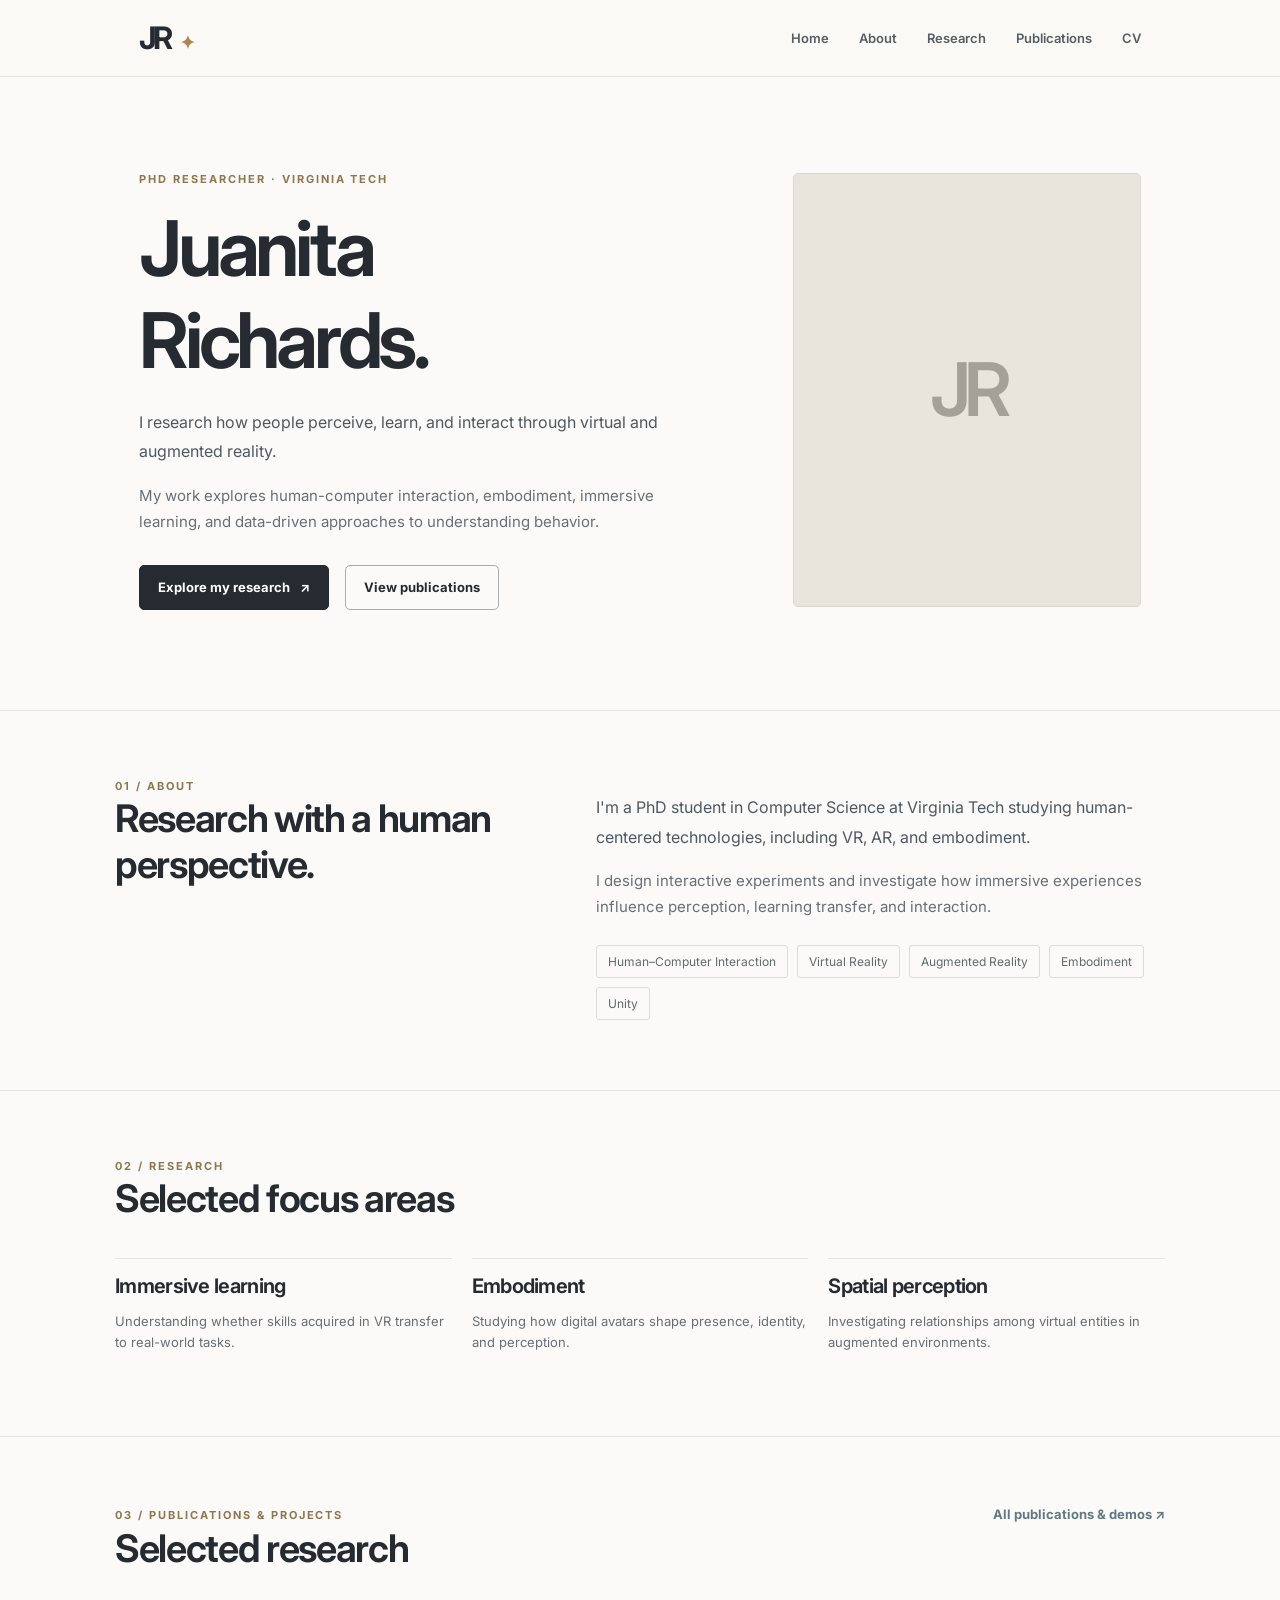
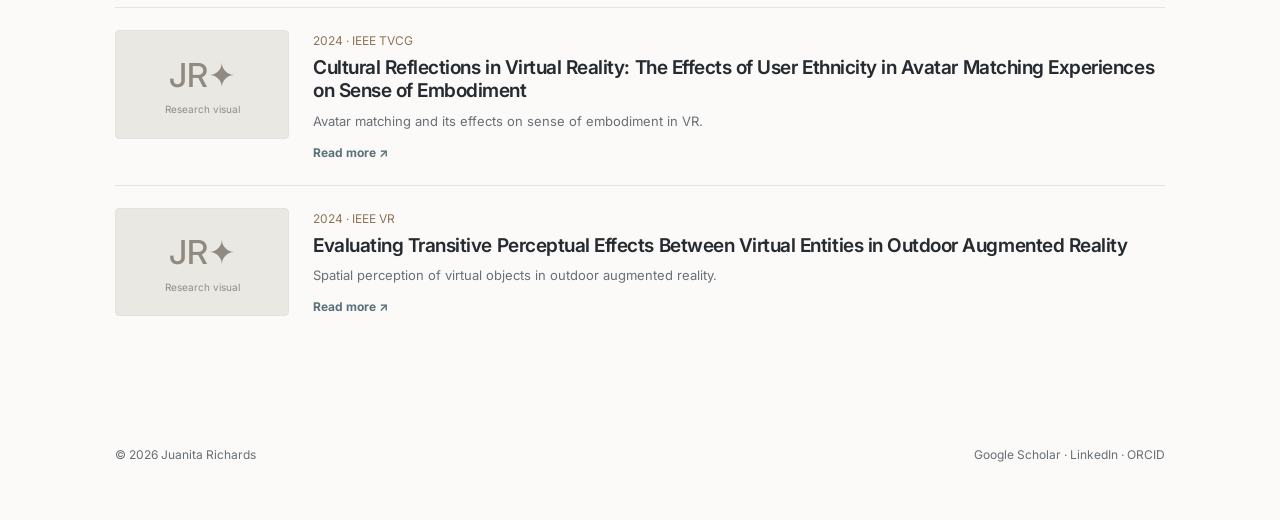
==== commit 24dc5a62: "Updated site to have transitions and such" ====
--- a/index.html
+++ b/index.html
@@ -175,7 +175,7 @@
      <div class="paper-media">
       <div class="paper-media-placeholder">
        <span>
-        JR ✦
+        JR✦
        </span>
        <small>
         Research visual
@@ -205,7 +205,7 @@
      <div class="paper-media">
       <div class="paper-media-placeholder">
        <span>
-        JR ✦
+        JR✦
        </span>
        <small>
         Research visual
--- a/css/style.css
+++ b/css/style.css
@@ -1,13 +1,855 @@
 
-:root{--paper:#faf9f6;--white:#fff;--ink:#252b31;--muted:#686f76;--line:#e6e4df;--accent:#667d86;--gold:#a98753;--max:1050px}*{box-sizing:border-box}html{scroll-behavior:smooth}body{margin:0;background:var(--paper);color:var(--ink);font:15px/1.75 'Inter',Arial,sans-serif}a{color:inherit;text-decoration:none}a:hover{color:#566f7b}button{font:inherit}header{position:sticky;top:0;z-index:10;background:rgba(250,249,246,.94);backdrop-filter:blur(12px);border-bottom:1px solid var(--line)}.nav{max-width:var(--max);margin:auto;min-height:76px;display:flex;align-items:center;justify-content:space-between;gap:22px;padding:0 24px}.logo{font:600 31px Georgia,serif;letter-spacing:-.08em}.logo span{color:var(--gold);margin-left:5px;font:18px Georgia}.links{display:flex;gap:30px;align-items:center;color:#555e64;font-size:13px;font-weight:600}.links a:hover{color:var(--gold)}.wrap{max-width:var(--max);padding:0 24px;margin:auto}.eyebrow{font-size:11px;letter-spacing:.18em;text-transform:uppercase;font-weight:700;color:#8f764f}h1,h2,h3{font-family:'Inter',Arial,sans-serif;line-height:1.18;font-weight:500}h1{font-size:clamp(45px,6vw,78px);letter-spacing:-.045em;margin:14px 0 20px}h2{font-size:clamp(28px,3.4vw,38px);margin:0 0 12px}h3{font-size:20px;margin:0 0 8px}.lead{font-size:16px;color:#4f5962;line-height:1.85}.muted{color:var(--muted)}.hero{display:grid;grid-template-columns:1.25fr .75fr;align-items:center;gap:75px;padding-top:93px;padding-bottom:100px}.intro{max-width:620px}.buttons{display:flex;gap:16px;flex-wrap:wrap;margin-top:30px}.button{border:1px solid #a8adb0;border-radius:5px;padding:10px 18px;font-size:13px;font-weight:700;display:inline-flex;align-items:center;gap:10px}.button.primary{background:var(--ink);border-color:var(--ink);color:white}.photo{border:1px solid #ddd8ce;background:#e9e5dd;aspect-ratio:4/5;display:grid;place-items:center;position:relative;overflow:hidden}.photo img{width:100%;height:100%;object-fit:cover;position:absolute;inset:0}.photo .placeholder{font:600 74px Georgia,serif;color:#a5a198;letter-spacing:-.1em}.photo small{position:absolute;bottom:12px;left:0;right:0;text-align:center;font-size:12px;color:#746e63;background:#e9e5ddbf}.divider{border-top:1px solid var(--line)}.section{padding:66px 0 70px}.section-head{display:flex;justify-content:space-between;align-items:baseline;gap:20px;margin-bottom:24px}.more{font-size:13px;color:#617984;font-weight:700}.about{display:grid;grid-template-columns:1fr 1.35fr;gap:60px}.tags{display:flex;gap:9px;flex-wrap:wrap;margin-top:24px}.tag{font-size:12px;border:1px solid #dddcd7;padding:5px 11px;border-radius:3px;color:#626a6e}.paper{display:grid;grid-template-columns:174px 1fr;gap:24px;padding:22px 0;border-top:1px solid var(--line)}.paper-media{width:100%;aspect-ratio:16/10;background:#eae8e2;display:flex;align-items:center;justify-content:center;color:#8c8d8a;font-size:12px;border:1px solid #e5e2dc;overflow:hidden}.paper-media img{width:100%;height:100%;object-fit:cover}.meta{font-size:12px;color:#8c7557;margin-bottom:6px}.paper h3{font-size:19px;margin:0 0 8px}.paper p{font-size:13px;line-height:1.6;margin:0 0 10px;color:var(--muted)}.actions{display:flex;gap:18px;font-size:12px;font-weight:700;color:#58717b}.project-grid{display:grid;grid-template-columns:repeat(3,minmax(0,1fr));gap:20px}.project{border-top:1px solid var(--line);padding-top:15px}.visual{aspect-ratio:16/10;background:#eceae5;border:1px solid #e1dfd9;display:flex;align-items:center;justify-content:center;color:#85817a;font-size:13px;margin-bottom:17px;position:relative}.visual .play{display:grid;place-items:center;width:42px;height:42px;border:1px solid #7f878a;border-radius:100%;font-size:18px}.project h3{font-size:20px}.project p{font-size:13px;color:var(--muted);line-height:1.65}.footer{padding:35px 0 55px;display:flex;justify-content:space-between;gap:15px;font-size:12px;color:var(--muted)}.note{font-size:12px;color:#7a7b76;margin-top:8px}.subtle{background:#f1efeb;padding:34px 36px;border:1px solid #eae6de}.menu{display:none}@media(max-width:750px){.links{gap:14px;flex-wrap:wrap;justify-content:flex-end}.nav{align-items:flex-start;padding-top:17px;padding-bottom:17px}.hero{grid-template-columns:1fr;gap:35px;padding-top:55px;padding-bottom:60px}.photo{width:min(100%,340px)}.about{grid-template-columns:1fr;gap:8px}.project-grid{grid-template-columns:1fr 1fr}.paper{grid-template-columns:130px 1fr;gap:15px}}@media(max-width:480px){.links{font-size:11px;gap:10px}.project-grid{grid-template-columns:1fr}.paper{grid-template-columns:1fr}.paper-media{max-width:220px}.footer{flex-direction:column}.section{padding:48px 0}.subtle{padding:24px}}
-
-/* Refined interaction & merged publication layout */
-:root{--paper:#fbfaf8;--gold:#a98753}body{overflow-x:hidden}a,button{transition:color .22s ease,background-color .22s ease,border-color .22s ease,transform .28s ease}a:focus-visible,button:focus-visible{outline:2px solid #6b7e85;outline-offset:4px}.button:hover{transform:translateY(-2px)}.photo{border-radius:5px}.photo img{transition:transform .8s cubic-bezier(.2,.7,.2,1),filter .8s}.photo:hover img{transform:scale(1.045);filter:saturate(1.08)}.paper-media{border-radius:4px}.paper-media img,.paper-media video{width:100%;height:100%;object-fit:cover}.paper-media iframe{width:100%;height:100%;border:0}.paper-media img{transition:transform .5s}.paper:hover .paper-media img{transform:scale(1.04)}.paper{grid-template-columns:174px 1fr}.paper .paper-authors{color:#444d52;margin:3px 0 6px}.paper .paper-desc{margin-bottom:10px}.papers-section{scroll-margin-top:105px}.paper-actions{display:flex;flex-wrap:wrap;gap:14px;align-items:center;font-size:12px;font-weight:700;color:#58717b}.paper-actions button{border:0;background:transparent;padding:0;cursor:pointer;color:inherit;font-weight:700}.paper-actions a:hover,.paper-actions button:hover{color:var(--gold)}.paper-media-placeholder{text-align:center;line-height:1.5}.paper-media-placeholder span{font:500 33px Georgia,serif;color:#918a80;display:block}.paper-media-placeholder small{font-size:10px}.paper-jump{display:flex;gap:20px;flex-wrap:wrap;margin:26px 0 34px}.paper-jump a{color:#586e77;font-size:13px;border-bottom:1px solid #c9c6bd;padding-bottom:5px}.paper-heading{display:flex;align-items:baseline;justify-content:space-between;margin:44px 0 8px}.paper-heading h2{font-size:29px}.paper-year{display:none}.paper-type{font-size:12px;color:#987b53;margin:0 0 5px}.paper-entry{display:grid;grid-template-columns:174px 1fr;gap:24px;padding:25px 0;border-top:1px solid var(--line);scroll-margin-top:100px}.paper-entry .paper-media{align-self:start}.paper-entry h3{font-size:19px;margin:0 0 7px}.paper-entry p{font-size:13px;line-height:1.65;margin:0 0 8px;color:var(--muted)}.paper-entry .paper-authors{color:#444d52}.research-demo{display:grid;grid-template-columns:200px 1fr;gap:24px;border-top:1px solid var(--line);padding:24px 0}.research-demo .media{aspect-ratio:16/9;background:#eae8e2;display:grid;place-items:center;overflow:hidden}.research-demo .media iframe,.research-demo .media video{width:100%;height:100%;border:0;object-fit:cover}.research-demo h3{font-size:20px}.research-demo p{color:var(--muted);font-size:13px}.caption{font-size:11px;color:var(--muted);margin-top:5px}.reveal{opacity:0;transform:translateY(18px);transition:opacity .65s ease, transform .65s ease}.reveal.visible{opacity:1;transform:none}.citation-dialog{border:1px solid var(--line);border-radius:7px;padding:24px;max-width:min(640px,95vw);width:100%;box-shadow:0 20px 70px #0002}.citation-dialog::backdrop{background:#1720287d}.citation-heading,.cite-actions{display:flex;align-items:center;justify-content:space-between;gap:15px}.citation-heading button{background:none;border:0;cursor:pointer}.citation-dialog textarea{display:block;width:100%;padding:12px;margin:15px 0;min-height:200px;font:12px/1.6 monospace}.site-note{color:var(--muted);font-size:12px}.links .current{color:#96774b;border-bottom:1px solid var(--gold)}@media(max-width:750px){.research-demo{grid-template-columns:160px 1fr}.paper-entry{grid-template-columns:130px 1fr;gap:15px}}@media(max-width:480px){.paper-entry,.research-demo{grid-template-columns:1fr}.paper-entry .paper-media,.research-demo .media{width:min(100%,300px)}.nav{gap:10px}.links{gap:12px}}@media(prefers-reduced-motion:reduce){*,*::before,*::after{scroll-behavior:auto!important;transition:none!important;animation:none!important}.reveal{opacity:1;transform:none}}
-
-/* Nels-inspired clean sans-serif typography refresh */
-h1,h2,h3 {font-family:'Inter',Arial,sans-serif;font-weight:650;letter-spacing:-.035em;line-height:1.2;}
-h1 {letter-spacing:-.055em;}
-.paper-entry h3,.paper h3,.research-demo h3 {font-weight:620;letter-spacing:-.025em;}
-.logo {font-family:'Inter',Arial,sans-serif;font-weight:700;letter-spacing:-.085em;}
-.logo span {font-family:'Inter',Arial,sans-serif;}
-.paper-media-placeholder span,.photo .placeholder {font-family:'Inter',Arial,sans-serif;}
+/* =========================================
+   1. WEBSITE VARIABLES
+========================================= */
+
+:root {
+  --paper: #fbfaf8;
+  --white: #ffffff;
+  --ink: #252b31;
+  --muted: #686f76;
+  --line: #e6e4df;
+  --accent: #667d86;
+  --gold: #a98753;
+  --max: 1050px;
+}
+
+
+/* =========================================
+   2. GLOBAL STYLES
+========================================= */
+
+* {
+  box-sizing: border-box;
+}
+
+html {
+  scroll-behavior: smooth;
+}
+
+body {
+  margin: 0;
+  background: var(--paper);
+  color: var(--ink);
+  font: 15px/1.75 "Inter", Arial, sans-serif;
+  overflow-x: hidden;
+}
+
+a {
+  color: inherit;
+  text-decoration: none;
+}
+
+a:hover {
+  color: #566f7b;
+}
+
+button {
+  font: inherit;
+}
+
+a,
+button {
+  transition:
+    color 0.22s ease,
+    background-color 0.22s ease,
+    border-color 0.22s ease,
+    transform 0.28s ease;
+}
+
+a:focus-visible,
+button:focus-visible {
+  outline: 2px solid #6b7e85;
+  outline-offset: 4px;
+}
+
+
+/* =========================================
+   3. TYPOGRAPHY
+========================================= */
+
+h1,
+h2,
+h3 {
+  font-family: "Inter", Arial, sans-serif;
+  font-weight: 650;
+  letter-spacing: -0.035em;
+  line-height: 1.2;
+}
+
+h1 {
+  font-size: clamp(45px, 6vw, 78px);
+  letter-spacing: -0.055em;
+  margin: 14px 0 20px;
+}
+
+h2 {
+  font-size: clamp(28px, 3.4vw, 38px);
+  margin: 0 0 12px;
+}
+
+h3 {
+  font-size: 20px;
+  margin: 0 0 8px;
+}
+
+.lead {
+  font-size: 16px;
+  color: #4f5962;
+  line-height: 1.85;
+}
+
+.muted {
+  color: var(--muted);
+}
+
+.eyebrow {
+  font-size: 11px;
+  letter-spacing: 0.18em;
+  text-transform: uppercase;
+  font-weight: 700;
+  color: #8f764f;
+}
+
+
+/* =========================================
+   4. HEADER AND NAVIGATION
+========================================= */
+
+header {
+  position: sticky;
+  top: 0;
+  z-index: 10;
+  background: rgba(250, 249, 246, 0.94);
+  backdrop-filter: blur(12px);
+  border-bottom: 1px solid var(--line);
+}
+
+.nav {
+  max-width: var(--max);
+  margin: auto;
+  min-height: 76px;
+  display: flex;
+  align-items: center;
+  justify-content: space-between;
+  gap: 22px;
+  padding: 0 24px;
+}
+
+.logo {
+  font-family: "Inter", Arial, sans-serif;
+  font-size: 31px;
+  font-weight: 700;
+  letter-spacing: -0.085em;
+}
+
+.logo span {
+  color: var(--gold);
+  margin-left: 5px;
+  font-family: "Inter", Arial, sans-serif;
+  font-size: 18px;
+}
+
+.links {
+  display: flex;
+  gap: 30px;
+  align-items: center;
+  color: #555e64;
+  font-size: 13px;
+  font-weight: 600;
+}
+
+.links a:hover {
+  color: var(--gold);
+}
+
+.links .current {
+  color: #96774b;
+  border-bottom: 1px solid var(--gold);
+}
+
+.menu {
+  display: none;
+}
+
+
+/* =========================================
+   5. MAIN PAGE CONTAINER
+========================================= */
+
+.wrap {
+  max-width: var(--max);
+  padding: 0 24px;
+  margin: auto;
+}
+
+.divider {
+  border-top: 1px solid var(--line);
+}
+
+.section {
+  padding: 66px 0 70px;
+}
+
+.section-head {
+  display: flex;
+  justify-content: space-between;
+  align-items: baseline;
+  gap: 20px;
+  margin-bottom: 24px;
+}
+
+.more {
+  font-size: 13px;
+  color: #617984;
+  font-weight: 700;
+}
+
+
+/* =========================================
+   6. HERO SECTION
+========================================= */
+
+.hero {
+  display: grid;
+  grid-template-columns: 1.25fr 0.75fr;
+  align-items: center;
+  gap: 75px;
+  padding-top: 93px;
+  padding-bottom: 100px;
+}
+
+.intro {
+  max-width: 620px;
+}
+
+.buttons {
+  display: flex;
+  gap: 16px;
+  flex-wrap: wrap;
+  margin-top: 30px;
+}
+
+.button {
+  border: 1px solid #a8adb0;
+  border-radius: 5px;
+  padding: 10px 18px;
+  font-size: 13px;
+  font-weight: 700;
+  display: inline-flex;
+  align-items: center;
+  gap: 10px;
+}
+
+.button.primary {
+  background: var(--ink);
+  border-color: var(--ink);
+  color: white;
+}
+
+.button:hover {
+  transform: translateY(-2px);
+}
+
+
+/* =========================================
+   7. PROFILE PHOTO
+========================================= */
+
+.photo {
+  border: 1px solid #ddd8ce;
+  background: #e9e5dd;
+  aspect-ratio: 4 / 5;
+  display: grid;
+  place-items: center;
+  position: relative;
+  overflow: hidden;
+  border-radius: 5px;
+}
+
+.photo img {
+  width: 100%;
+  height: 100%;
+  object-fit: cover;
+  position: absolute;
+  inset: 0;
+
+  transition:
+    transform 0.8s cubic-bezier(0.2, 0.7, 0.2, 1),
+    filter 0.8s;
+}
+
+.photo:hover img {
+  transform: scale(1.045);
+  filter: saturate(1.08);
+}
+
+.photo .placeholder {
+  font-family: "Inter", Arial, sans-serif;
+  font-size: 74px;
+  font-weight: 600;
+  color: #a5a198;
+  letter-spacing: -0.1em;
+}
+
+.photo small {
+  position: absolute;
+  bottom: 12px;
+  left: 0;
+  right: 0;
+  text-align: center;
+  font-size: 12px;
+  color: #746e63;
+  background: #e9e5ddbf;
+}
+
+
+/* =========================================
+   8. ABOUT SECTION
+========================================= */
+
+.about {
+  display: grid;
+  grid-template-columns: 1fr 1.35fr;
+  gap: 60px;
+}
+
+.tags {
+  display: flex;
+  gap: 9px;
+  flex-wrap: wrap;
+  margin-top: 24px;
+}
+
+.tag {
+  font-size: 12px;
+  border: 1px solid #dddcd7;
+  padding: 5px 11px;
+  border-radius: 3px;
+  color: #626a6e;
+}
+
+
+/* =========================================
+   9. HOMEPAGE PUBLICATION CARDS
+========================================= */
+
+.paper {
+  display: grid;
+  grid-template-columns: 174px 1fr;
+  gap: 24px;
+  padding: 22px 0;
+  border-top: 1px solid var(--line);
+}
+
+.paper-media {
+  width: 100%;
+  aspect-ratio: 16 / 10;
+  background: #eae8e2;
+  display: flex;
+  align-items: center;
+  justify-content: center;
+  color: #8c8d8a;
+  font-size: 12px;
+  border: 1px solid #e5e2dc;
+  overflow: hidden;
+  border-radius: 4px;
+}
+
+.paper-media img,
+.paper-media video {
+  width: 100%;
+  height: 100%;
+  object-fit: cover;
+}
+
+.paper-media iframe {
+  width: 100%;
+  height: 100%;
+  border: 0;
+}
+
+.paper-media img {
+  transition: transform 0.5s ease;
+}
+
+.paper:hover .paper-media img {
+  transform: scale(1.04);
+}
+
+.meta {
+  font-size: 12px;
+  color: #8c7557;
+  margin-bottom: 6px;
+}
+
+.paper h3 {
+  font-size: 19px;
+  font-weight: 620;
+  letter-spacing: -0.025em;
+  margin: 0 0 8px;
+}
+
+.paper p {
+  font-size: 13px;
+  line-height: 1.6;
+  margin: 0 0 10px;
+  color: var(--muted);
+}
+
+.paper .paper-authors {
+  color: #444d52;
+  margin: 3px 0 6px;
+}
+
+.paper .paper-desc {
+  margin-bottom: 10px;
+}
+
+.actions {
+  display: flex;
+  gap: 18px;
+  font-size: 12px;
+  font-weight: 700;
+  color: #58717b;
+}
+
+
+/* =========================================
+   10. PUBLICATIONS PAGE HEADINGS
+========================================= */
+
+.papers-section {
+  scroll-margin-top: 105px;
+}
+
+.paper-jump {
+  display: flex;
+  gap: 20px;
+  flex-wrap: wrap;
+  margin: 26px 0 34px;
+}
+
+.paper-jump a {
+  color: #586e77;
+  font-size: 13px;
+  border-bottom: 1px solid #c9c6bd;
+  padding-bottom: 5px;
+}
+
+.paper-heading {
+  display: flex;
+  align-items: baseline;
+  justify-content: space-between;
+  margin: 44px 0 8px;
+}
+
+.paper-heading h2 {
+  font-size: 29px;
+}
+
+.paper-year {
+  display: none;
+}
+
+
+/* =========================================
+   11. PUBLICATIONS PAGE ENTRIES
+========================================= */
+
+.paper-entry {
+  display: grid;
+  grid-template-columns: 174px 1fr;
+  gap: 24px;
+  padding: 25px 0;
+  border-top: 1px solid var(--line);
+  scroll-margin-top: 100px;
+}
+
+.paper-entry .paper-media {
+  align-self: start;
+}
+
+.paper-type {
+  font-size: 12px;
+  color: #987b53;
+  margin: 0 0 5px;
+}
+
+.paper-entry h3 {
+  font-size: 19px;
+  font-weight: 620;
+  letter-spacing: -0.025em;
+  margin: 0 0 7px;
+}
+
+.paper-entry p {
+  font-size: 13px;
+  line-height: 1.65;
+  margin: 0 0 8px;
+  color: var(--muted);
+}
+
+.paper-entry .paper-authors {
+  color: #444d52;
+}
+
+.paper-actions {
+  display: flex;
+  flex-wrap: wrap;
+  gap: 14px;
+  align-items: center;
+  font-size: 12px;
+  font-weight: 700;
+  color: #58717b;
+}
+
+.paper-actions button {
+  border: 0;
+  background: transparent;
+  padding: 0;
+  cursor: pointer;
+  color: inherit;
+  font-weight: 700;
+}
+
+.paper-actions a:hover,
+.paper-actions button:hover {
+  color: var(--gold);
+}
+
+
+/* =========================================
+   12. PUBLICATION GIF PLACEHOLDERS
+========================================= */
+
+.paper-media-placeholder {
+  text-align: center;
+  line-height: 1.5;
+}
+
+.paper-media-placeholder span {
+  font-family: "Inter", Arial, sans-serif;
+  font-size: 33px;
+  font-weight: 500;
+  color: #918a80;
+  display: block;
+}
+
+.paper-media-placeholder small {
+  font-size: 10px;
+}
+
+
+/* =========================================
+   13. PROJECT GRID
+========================================= */
+
+.project-grid {
+  display: grid;
+  grid-template-columns: repeat(3, minmax(0, 1fr));
+  gap: 20px;
+}
+
+.project {
+  border-top: 1px solid var(--line);
+  padding-top: 15px;
+}
+
+.visual {
+  aspect-ratio: 16 / 10;
+  background: #eceae5;
+  border: 1px solid #e1dfd9;
+  display: flex;
+  align-items: center;
+  justify-content: center;
+  color: #85817a;
+  font-size: 13px;
+  margin-bottom: 17px;
+  position: relative;
+}
+
+.visual .play {
+  display: grid;
+  place-items: center;
+  width: 42px;
+  height: 42px;
+  border: 1px solid #7f878a;
+  border-radius: 100%;
+  font-size: 18px;
+}
+
+.project h3 {
+  font-size: 20px;
+}
+
+.project p {
+  font-size: 13px;
+  color: var(--muted);
+  line-height: 1.65;
+}
+
+
+/* =========================================
+   14. RESEARCH DEMONSTRATIONS
+========================================= */
+
+.research-demo {
+  display: grid;
+  grid-template-columns: 200px 1fr;
+  gap: 24px;
+  border-top: 1px solid var(--line);
+  padding: 24px 0;
+}
+
+.research-demo .media {
+  aspect-ratio: 16 / 9;
+  background: #eae8e2;
+  display: grid;
+  place-items: center;
+  overflow: hidden;
+}
+
+.research-demo .media iframe,
+.research-demo .media video,
+.research-demo .media img {
+  width: 100%;
+  height: 100%;
+  border: 0;
+  object-fit: cover;
+}
+
+.research-demo h3 {
+  font-size: 20px;
+  font-weight: 620;
+  letter-spacing: -0.025em;
+}
+
+.research-demo p {
+  color: var(--muted);
+  font-size: 13px;
+}
+
+.caption {
+  font-size: 11px;
+  color: var(--muted);
+  margin-top: 5px;
+}
+
+
+/* =========================================
+   15. SCROLL ANIMATIONS
+========================================= */
+
+.reveal {
+  opacity: 0;
+  transform: translateY(18px);
+
+  transition:
+    opacity 0.65s ease,
+    transform 0.65s ease;
+}
+
+.reveal.visible {
+  opacity: 1;
+  transform: none;
+}
+
+
+/* =========================================
+   16. CITATION POPUP
+========================================= */
+
+.citation-dialog {
+  border: 1px solid var(--line);
+  border-radius: 7px;
+  padding: 24px;
+  max-width: min(640px, 95vw);
+  width: 100%;
+  box-shadow: 0 20px 70px #0002;
+}
+
+.citation-dialog::backdrop {
+  background: #1720287d;
+}
+
+.citation-heading,
+.cite-actions {
+  display: flex;
+  align-items: center;
+  justify-content: space-between;
+  gap: 15px;
+}
+
+.citation-heading button {
+  background: none;
+  border: 0;
+  cursor: pointer;
+}
+
+.citation-dialog textarea {
+  display: block;
+  width: 100%;
+  padding: 12px;
+  margin: 15px 0;
+  min-height: 200px;
+  font: 12px/1.6 monospace;
+}
+
+
+/* =========================================
+   17. FOOTER
+========================================= */
+
+.footer {
+  padding: 35px 0 55px;
+  display: flex;
+  justify-content: space-between;
+  gap: 15px;
+  font-size: 12px;
+  color: var(--muted);
+}
+
+.note {
+  font-size: 12px;
+  color: #7a7b76;
+  margin-top: 8px;
+}
+
+.site-note {
+  color: var(--muted);
+  font-size: 12px;
+}
+
+
+/* =========================================
+   18. ADDITIONAL CONTENT STYLES
+========================================= */
+
+.subtle {
+  background: #f1efeb;
+  padding: 34px 36px;
+  border: 1px solid #eae6de;
+}
+
+
+/* =========================================
+   19. TABLET RESPONSIVENESS
+========================================= */
+
+@media (max-width: 750px) {
+
+  .links {
+    gap: 14px;
+    flex-wrap: wrap;
+    justify-content: flex-end;
+  }
+
+  .nav {
+    align-items: flex-start;
+    padding-top: 17px;
+    padding-bottom: 17px;
+  }
+
+  .hero {
+    grid-template-columns: 1fr;
+    gap: 35px;
+    padding-top: 55px;
+    padding-bottom: 60px;
+  }
+
+  .photo {
+    width: min(100%, 340px);
+  }
+
+  .about {
+    grid-template-columns: 1fr;
+    gap: 8px;
+  }
+
+  .project-grid {
+    grid-template-columns: 1fr 1fr;
+  }
+
+  .paper,
+  .paper-entry {
+    grid-template-columns: 130px 1fr;
+    gap: 15px;
+  }
+
+  .research-demo {
+    grid-template-columns: 160px 1fr;
+  }
+
+}
+
+
+/* =========================================
+   20. MOBILE RESPONSIVENESS
+========================================= */
+
+@media (max-width: 480px) {
+
+  .links {
+    font-size: 11px;
+    gap: 12px;
+  }
+
+  .nav {
+    gap: 10px;
+  }
+
+  .project-grid {
+    grid-template-columns: 1fr;
+  }
+
+  .paper,
+  .paper-entry,
+  .research-demo {
+    grid-template-columns: 1fr;
+  }
+
+  .paper-media {
+    max-width: 220px;
+  }
+
+  .paper-entry .paper-media,
+  .research-demo .media {
+    width: min(100%, 300px);
+  }
+
+  .footer {
+    flex-direction: column;
+  }
+
+  .section {
+    padding: 48px 0;
+  }
+
+  .subtle {
+    padding: 24px;
+  }
+
+}
+
+
+/* =========================================
+   21. ACCESSIBILITY
+========================================= */
+
+@media (prefers-reduced-motion: reduce) {
+
+  *,
+  *::before,
+  *::after {
+    scroll-behavior: auto !important;
+    transition: none !important;
+    animation: none !important;
+  }
+
+  .reveal {
+    opacity: 1;
+    transform: none;
+  }
+
+}
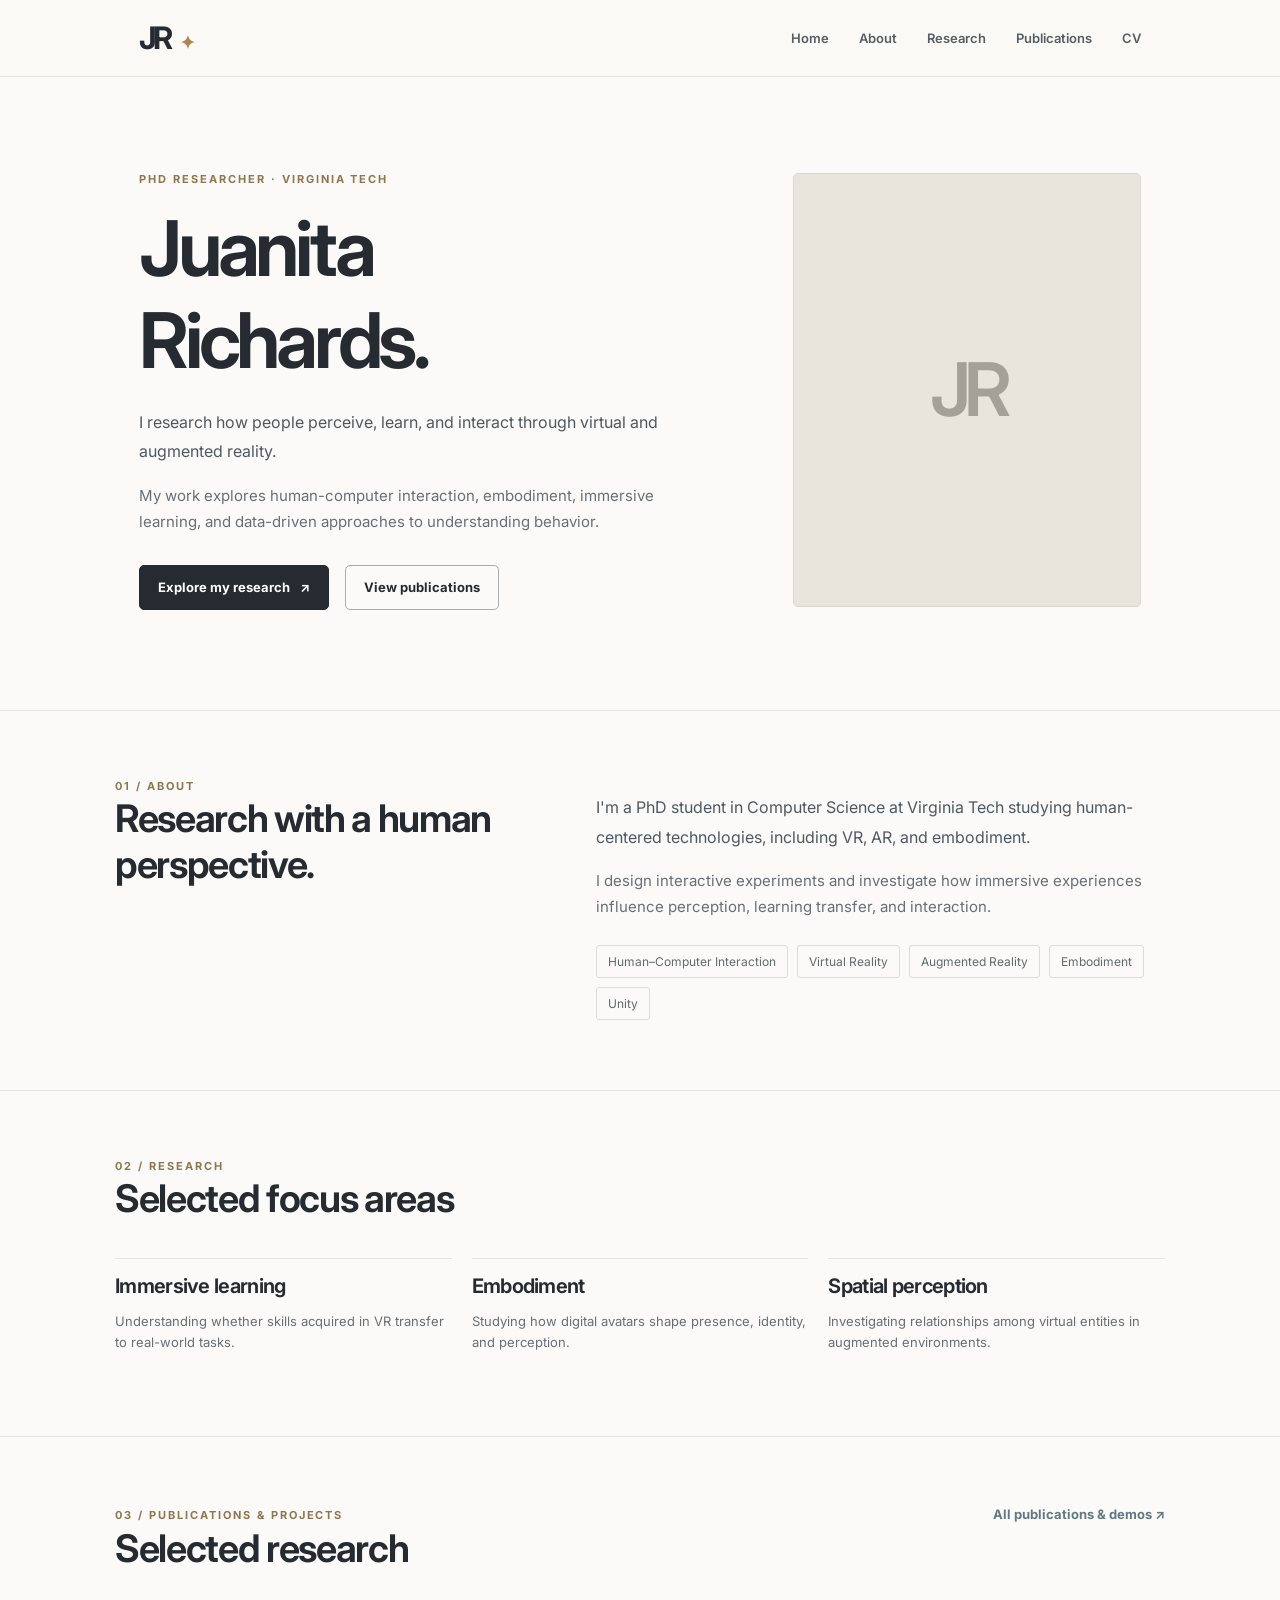
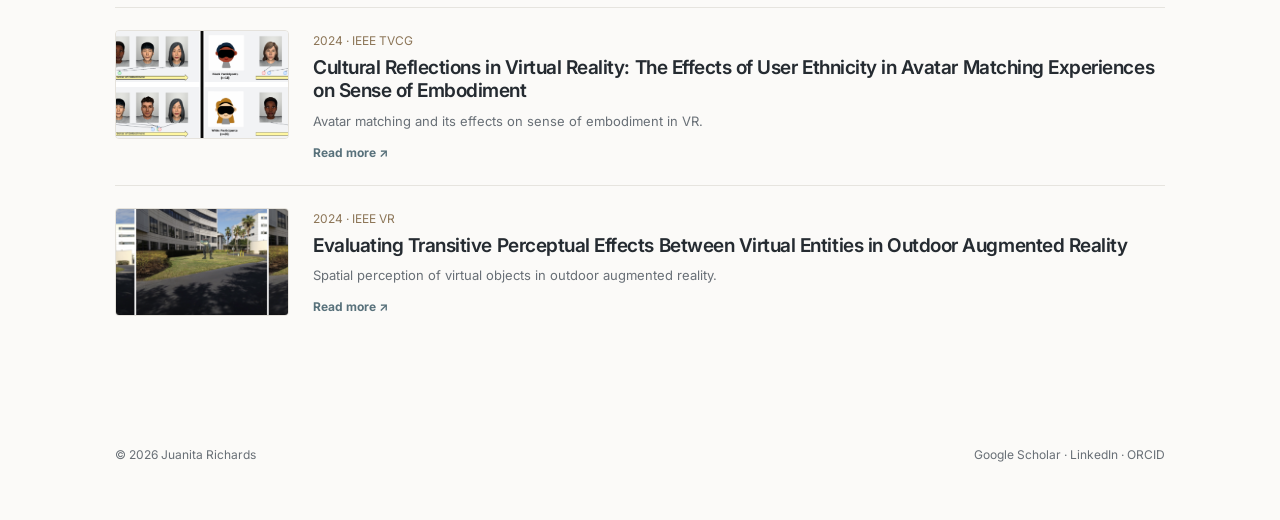
==== commit 3fe5e6fd: "I am comfortable with this update" ====
--- a/index.html
+++ b/index.html
@@ -10,9 +10,9 @@
   <link crossorigin="" href="https://fonts.gstatic.com" rel="preconnect"/>
   <link href="https://fonts.googleapis.com/css2?family=Inter:wght@400;500;600;700;800&amp;display=swap" rel="stylesheet"/>
   <link href="css/style.css" rel="stylesheet"/>
-  <link href="Files/Images/Icon/jr-favicon.svg" rel="icon" type="image/svg+xml"/>
-  <link href="Files/Images/Icon/jr-favicon.png" rel="icon" type="image/png"/>
-  <link href="Files/Images/Icon/jr-favicon.ico" rel="icon" sizes="any"/>
+  <link href="Files/Images/Icons/jr-favicon.svg" rel="icon" type="image/svg+xml"/>
+  <link href="Files/Images/Icons/favicon.png" rel="icon" type="image/png"/>
+  <link href="Files/Images/Icons/jr-favicon.ico" rel="icon" sizes="any"/>
  </head>
  <body>
   <header>
@@ -173,14 +173,15 @@
     </div>
     <article class="paper">
      <div class="paper-media">
-      <div class="paper-media-placeholder">
+      <img src="Files/Images/CulturalReflections.png" alt="CulturalReflections" loading="lazy">
+      <!-- <div class="paper-media-placeholder">
        <span>
         JR✦
        </span>
        <small>
         Research visual
        </small>
-      </div>
+      </div> -->
      </div>
      <div>
       <div class="meta">
@@ -203,14 +204,16 @@
     </article>
     <article class="paper">
      <div class="paper-media">
-      <div class="paper-media-placeholder">
+      <!--Research Image-->
+      <img src="Files/Images/ARAnimals.png" alt="CulturalReflections" loading="lazy">
+      <!-- <div class="paper-media-placeholder">
        <span>
         JR✦
        </span>
        <small>
         Research visual
        </small>
-      </div>
+      </div> -->
      </div>
      <div>
       <div class="meta">
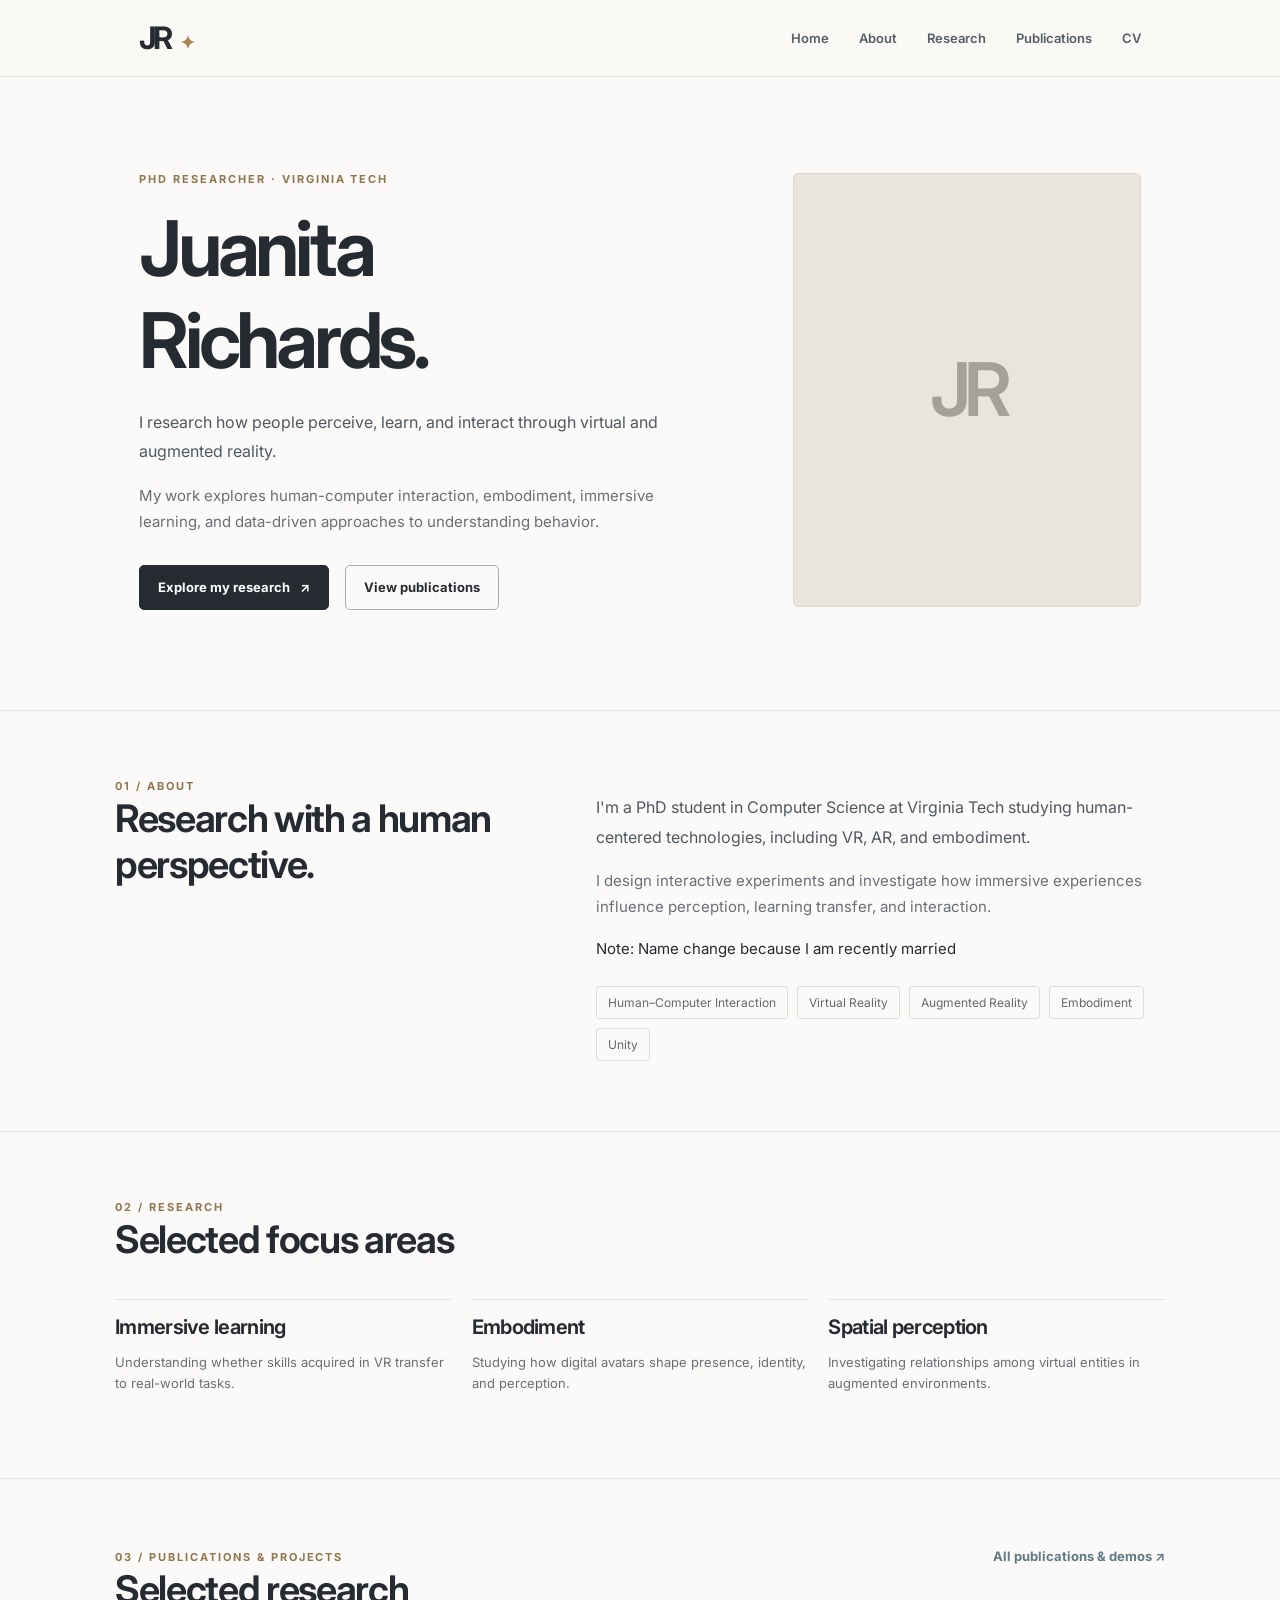
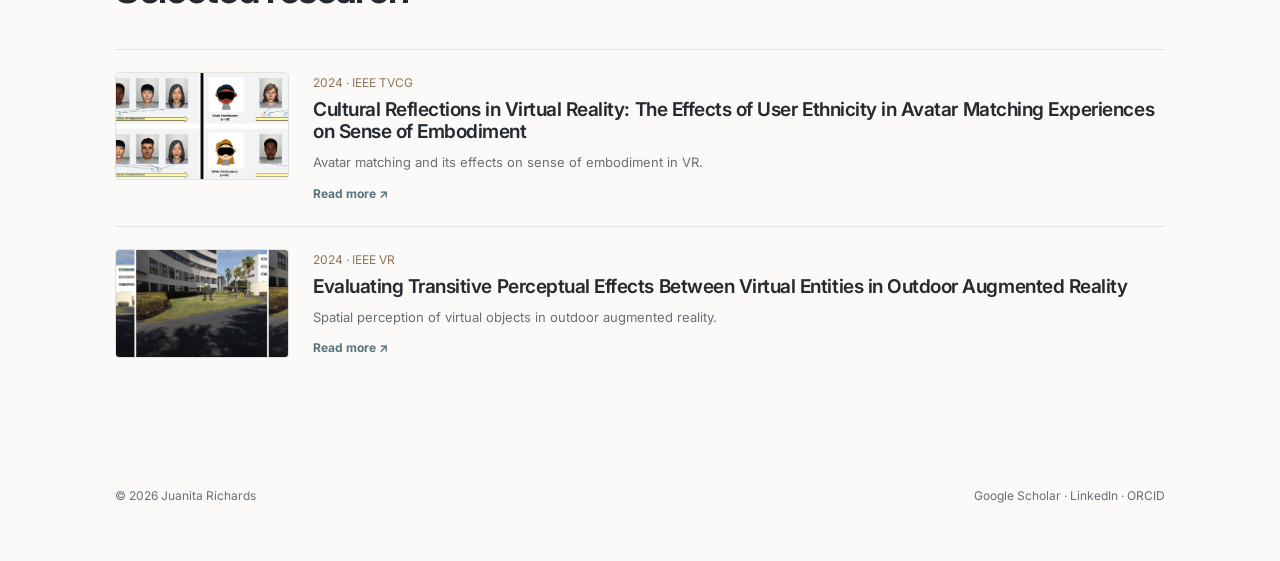
==== commit ec273cc6: "added a note" ====
--- a/index.html
+++ b/index.html
@@ -95,6 +95,8 @@
      </p>
      <p class="muted">
       I design interactive experiments and investigate how immersive experiences influence perception, learning transfer, and interaction.
+
+      <p> Note: Name change because I am recently married</p>
      </p>
      <div class="tags">
       <span class="tag">
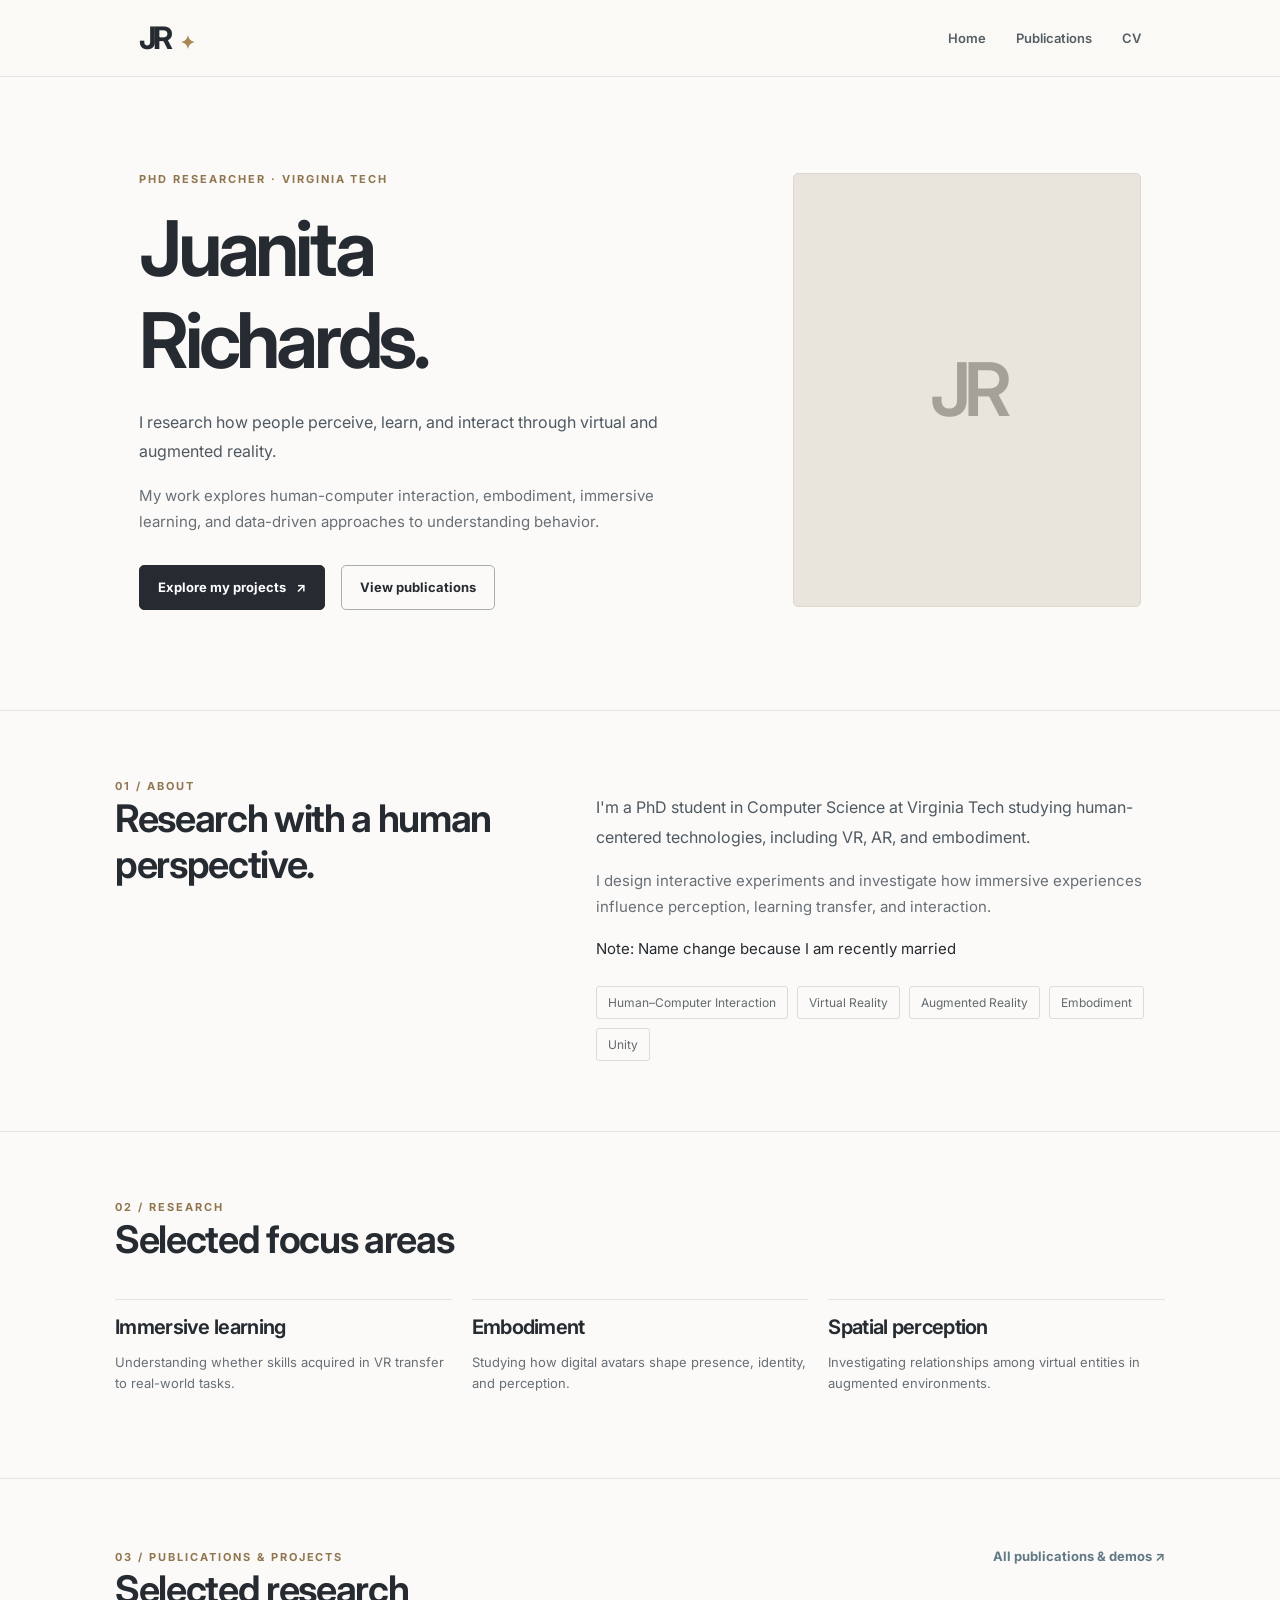
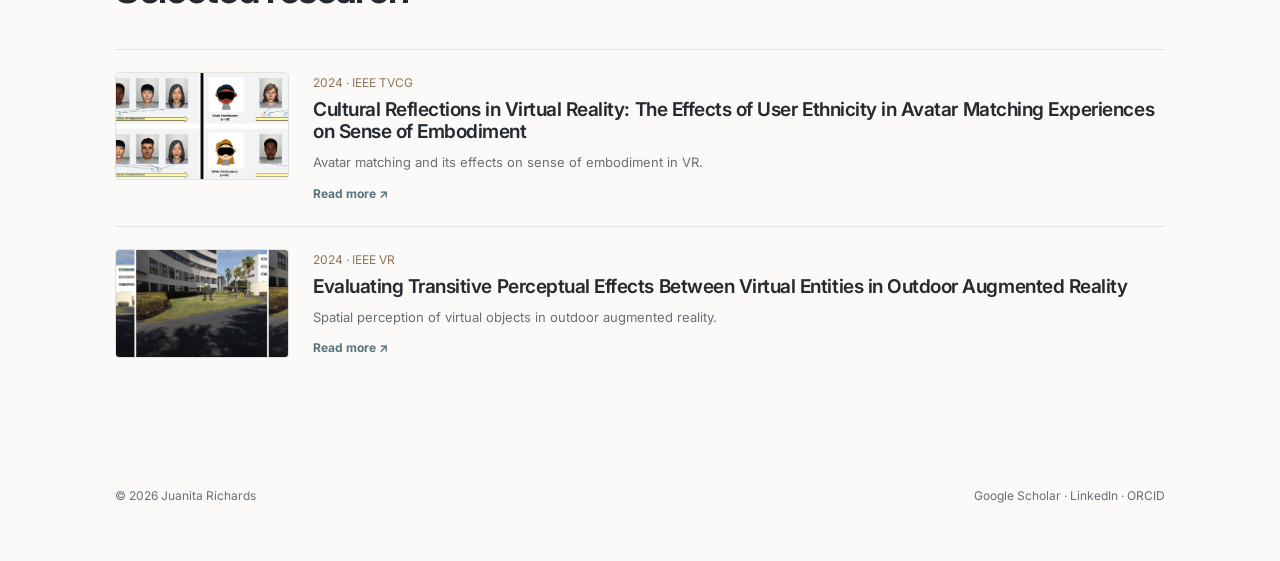
==== commit 51cfb65a: "Fixed a button link" ====
--- a/index.html
+++ b/index.html
@@ -27,12 +27,12 @@
      <a href="index.html">
       Home
      </a>
-     <a href="index.html#about">
+     <!-- <a href="index.html#about">
       About
-     </a>
-     <a href="index.html#research">
+     </a> -->
+     <!-- <a href="index.html#research">
       Research
-     </a>
+     </a> -->
      <a href="Publications.html">
       Publications
      </a>
@@ -60,8 +60,8 @@
       My work explores human-computer interaction, embodiment, immersive learning, and data-driven approaches to understanding behavior.
      </p>
      <div class="buttons">
-      <a class="button primary" href="#research">
-       Explore my research
+      <a class="button primary" href="Publications.html#research-demos">
+       Explore my projects
        <span>
         &nearrow;
        </span>
@@ -190,7 +190,7 @@
        2024 &middot; IEEE TVCG
       </div>
       <h3>
-       <a href="https://doi.org/10.1109/TVCG.2024.3456196" rel="noopener noreferrer" target="_blank">
+       <a href="https://arxiv.org/pdf/2407.10412" rel="noopener noreferrer" target="_blank">
         Cultural Reflections in Virtual Reality: The Effects of User Ethnicity in Avatar Matching Experiences on Sense of Embodiment
        </a>
       </h3>
@@ -222,7 +222,7 @@
        2024 &middot; IEEE VR
       </div>
       <h3>
-       <a href="https://doi.org/10.1109/VR58804.2024.00082" rel="noopener noreferrer" target="_blank">
+       <a href="https://drive.google.com/file/d/12sAA-6zBnogzAZfceXnG2zpxwfcgXzoU/view" rel="noopener noreferrer" target="_blank">
         Evaluating Transitive Perceptual Effects Between Virtual Entities in Outdoor Augmented Reality
        </a>
       </h3>
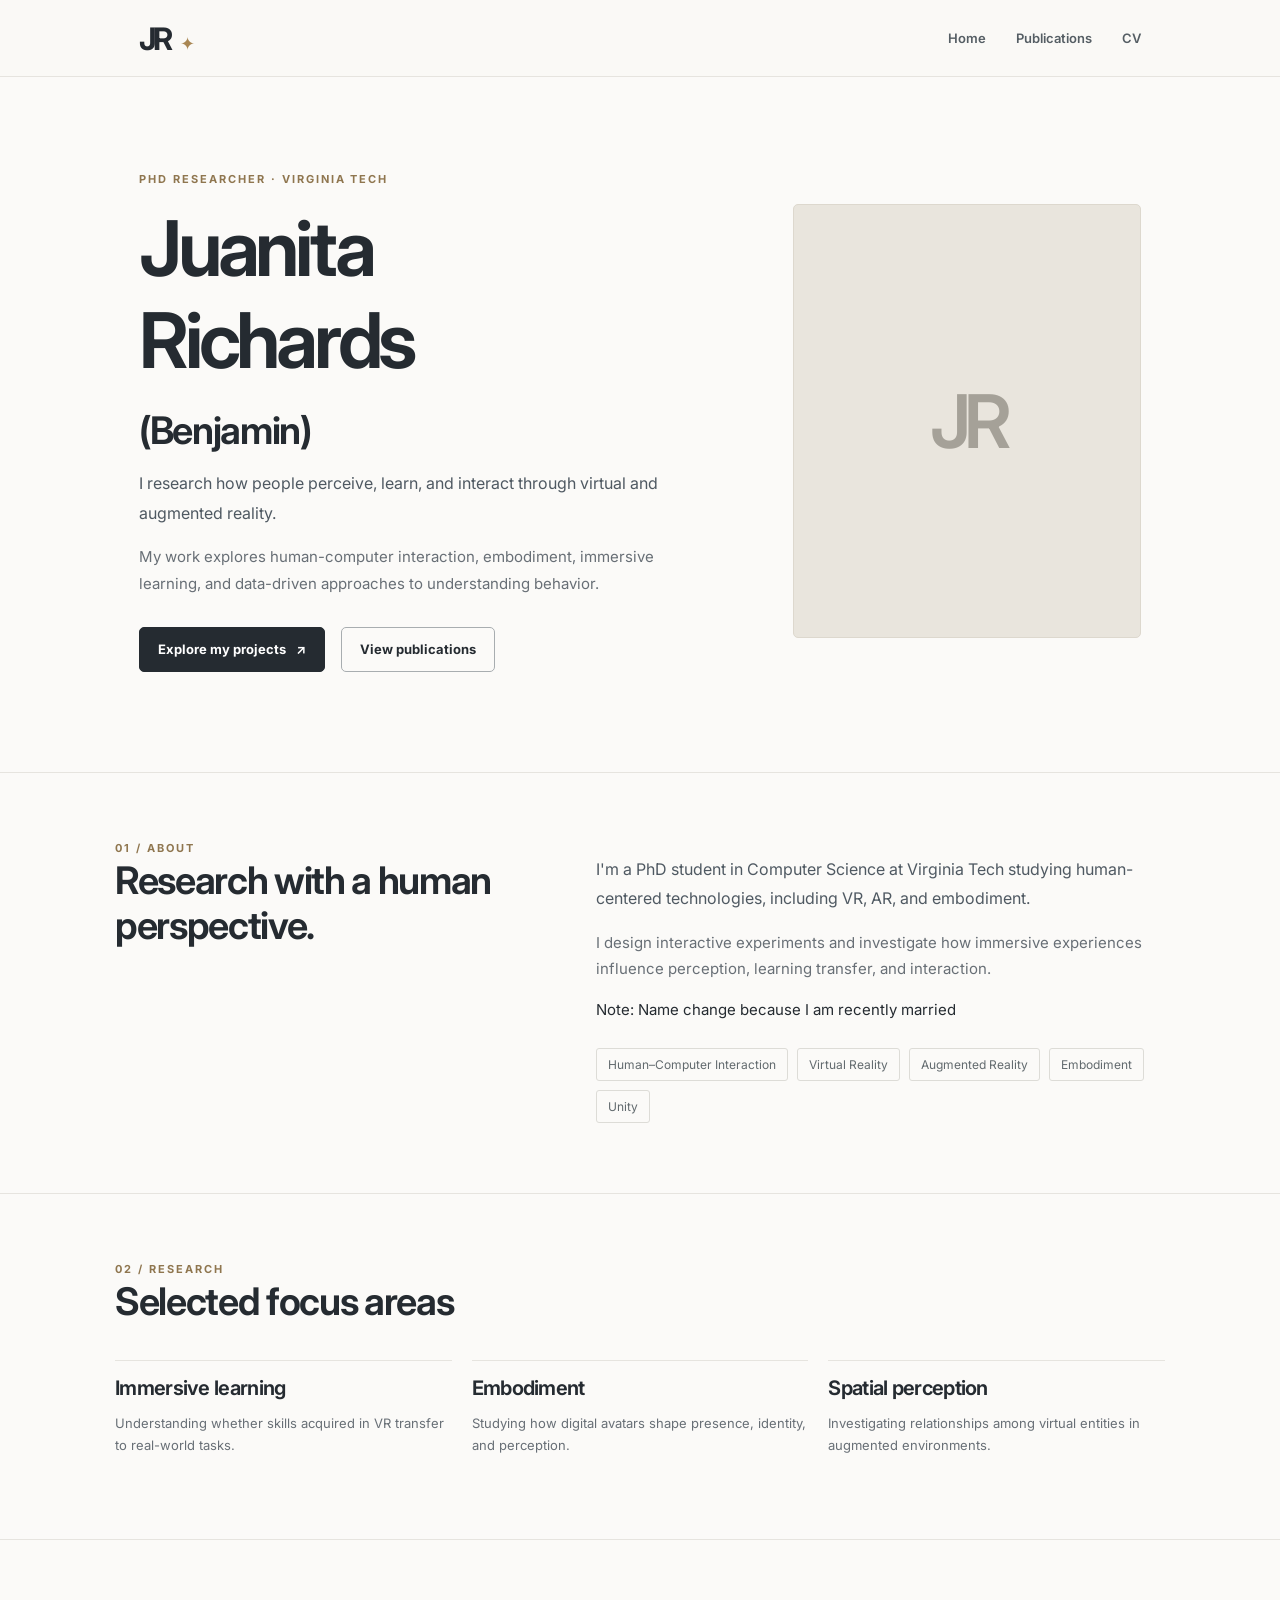
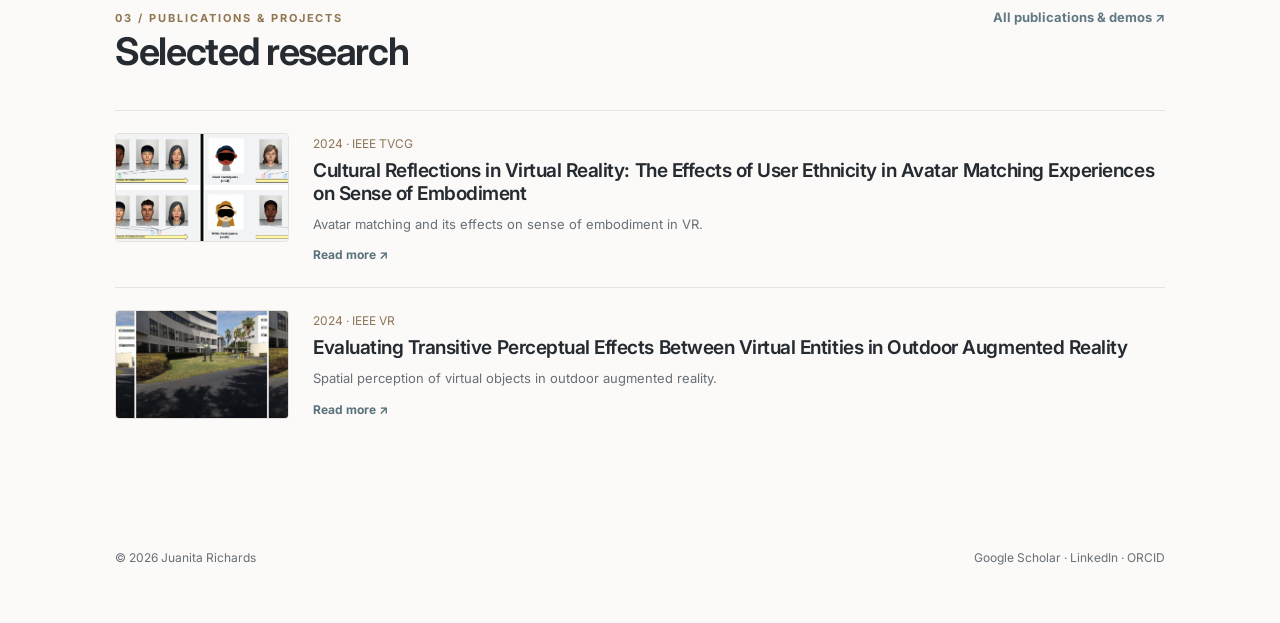
==== commit 2f9cfce2: "Updated the publications page a lot." ====
--- a/index.html
+++ b/index.html
@@ -48,33 +48,17 @@
      <div class="eyebrow">
       PhD Researcher &middot; Virginia Tech
      </div>
-     <h1>
-      Juanita
-      <br/>
-      Richards.
-     </h1>
-     <p class="lead">
-      I research how people perceive, learn, and interact through virtual and augmented reality.
-     </p>
-     <p class="muted">
-      My work explores human-computer interaction, embodiment, immersive learning, and data-driven approaches to understanding behavior.
+     <h1>Juanita<br/>Richards <h2>(Benjamin)</h3>
+     </h1><p class="lead">I research how people perceive, learn, and interact through virtual and augmented reality.</p>
+     <p class="muted">My work explores human-computer interaction, embodiment, immersive learning, and data-driven approaches to understanding behavior.
      </p>
      <div class="buttons">
-      <a class="button primary" href="Publications.html#research-demos">
-       Explore my projects
-       <span>
-        &nearrow;
-       </span>
-      </a>
-      <a class="button" href="#publications">
-       View publications
-      </a>
+      <a class="button primary" href="Publications.html#research-demos">Explore my projects<span>&nearrow;</span></a>
+      <a class="button" href="#publications">View publications</a>
      </div>
     </div>
     <div class="photo">
-     <span class="placeholder">
-      JR
-     </span>
+     <span class="placeholder">JR</span>
      <img alt="Juanita Richards" onerror="this.style.display='none'" src="Files/Images/Juanita 1.jpg"/>
     </div>
    </section>
@@ -82,12 +66,8 @@
    </div>
    <section class="wrap section about" id="about">
     <div>
-     <div class="eyebrow">
-      01 / About
-     </div>
-     <h2>
-      Research with a human perspective.
-     </h2>
+     <div class="eyebrow">01 / About</div>
+     <h2>Research with a human perspective.</h2>
     </div>
     <div>
      <p class="lead">
--- a/css/style.css
+++ b/css/style.css
@@ -1,855 +1,48 @@
 
-/* =========================================
-   1. WEBSITE VARIABLES
-========================================= */
+:root{--paper:#faf9f6;--white:#fff;--ink:#252b31;--muted:#686f76;--line:#e6e4df;--accent:#667d86;--gold:#a98753;--max:1050px}*{box-sizing:border-box}html{scroll-behavior:smooth}body{margin:0;background:var(--paper);color:var(--ink);font:15px/1.75 'Inter',Arial,sans-serif}a{color:inherit;text-decoration:none}a:hover{color:#566f7b}button{font:inherit}header{position:sticky;top:0;z-index:10;background:rgba(250,249,246,.94);backdrop-filter:blur(12px);border-bottom:1px solid var(--line)}.nav{max-width:var(--max);margin:auto;min-height:76px;display:flex;align-items:center;justify-content:space-between;gap:22px;padding:0 24px}.logo{font:600 31px Georgia,serif;letter-spacing:-.08em}.logo span{color:var(--gold);margin-left:5px;font:18px Georgia}.links{display:flex;gap:30px;align-items:center;color:#555e64;font-size:13px;font-weight:600}.links a:hover{color:var(--gold)}.wrap{max-width:var(--max);padding:0 24px;margin:auto}.eyebrow{font-size:11px;letter-spacing:.18em;text-transform:uppercase;font-weight:700;color:#8f764f}h1,h2,h3{font-family:'Inter',Arial,sans-serif;line-height:1.18;font-weight:500}h1{font-size:clamp(45px,6vw,78px);letter-spacing:-.045em;margin:14px 0 20px}h2{font-size:clamp(28px,3.4vw,38px);margin:0 0 12px}h3{font-size:20px;margin:0 0 8px}.lead{font-size:16px;color:#4f5962;line-height:1.85}.muted{color:var(--muted)}.hero{display:grid;grid-template-columns:1.25fr .75fr;align-items:center;gap:75px;padding-top:93px;padding-bottom:100px}.intro{max-width:620px}.buttons{display:flex;gap:16px;flex-wrap:wrap;margin-top:30px}.button{border:1px solid #a8adb0;border-radius:5px;padding:10px 18px;font-size:13px;font-weight:700;display:inline-flex;align-items:center;gap:10px}.button.primary{background:var(--ink);border-color:var(--ink);color:white}.photo{border:1px solid #ddd8ce;background:#e9e5dd;aspect-ratio:4/5;display:grid;place-items:center;position:relative;overflow:hidden}.photo img{width:100%;height:100%;object-fit:cover;position:absolute;inset:0}.photo .placeholder{font:600 74px Georgia,serif;color:#a5a198;letter-spacing:-.1em}.photo small{position:absolute;bottom:12px;left:0;right:0;text-align:center;font-size:12px;color:#746e63;background:#e9e5ddbf}.divider{border-top:1px solid var(--line)}.section{padding:66px 0 70px}.section-head{display:flex;justify-content:space-between;align-items:baseline;gap:20px;margin-bottom:24px}.more{font-size:13px;color:#617984;font-weight:700}.about{display:grid;grid-template-columns:1fr 1.35fr;gap:60px}.tags{display:flex;gap:9px;flex-wrap:wrap;margin-top:24px}.tag{font-size:12px;border:1px solid #dddcd7;padding:5px 11px;border-radius:3px;color:#626a6e}.paper{display:grid;grid-template-columns:174px 1fr;gap:24px;padding:22px 0;border-top:1px solid var(--line)}.paper-media{width:100%;aspect-ratio:16/10;background:#eae8e2;display:flex;align-items:center;justify-content:center;color:#8c8d8a;font-size:12px;border:1px solid #e5e2dc;overflow:hidden}.paper-media img{width:100%;height:100%;object-fit:cover}.meta{font-size:12px;color:#8c7557;margin-bottom:6px}.paper h3{font-size:19px;margin:0 0 8px}.paper p{font-size:13px;line-height:1.6;margin:0 0 10px;color:var(--muted)}.actions{display:flex;gap:18px;font-size:12px;font-weight:700;color:#58717b}.project-grid{display:grid;grid-template-columns:repeat(3,minmax(0,1fr));gap:20px}.project{border-top:1px solid var(--line);padding-top:15px}.visual{aspect-ratio:16/10;background:#eceae5;border:1px solid #e1dfd9;display:flex;align-items:center;justify-content:center;color:#85817a;font-size:13px;margin-bottom:17px;position:relative}.visual .play{display:grid;place-items:center;width:42px;height:42px;border:1px solid #7f878a;border-radius:100%;font-size:18px}.project h3{font-size:20px}.project p{font-size:13px;color:var(--muted);line-height:1.65}.footer{padding:35px 0 55px;display:flex;justify-content:space-between;gap:15px;font-size:12px;color:var(--muted)}.note{font-size:12px;color:#7a7b76;margin-top:8px}.subtle{background:#f1efeb;padding:34px 36px;border:1px solid #eae6de}.menu{display:none}@media(max-width:750px){.links{gap:14px;flex-wrap:wrap;justify-content:flex-end}.nav{align-items:flex-start;padding-top:17px;padding-bottom:17px}.hero{grid-template-columns:1fr;gap:35px;padding-top:55px;padding-bottom:60px}.photo{width:min(100%,340px)}.about{grid-template-columns:1fr;gap:8px}.project-grid{grid-template-columns:1fr 1fr}.paper{grid-template-columns:130px 1fr;gap:15px}}@media(max-width:480px){.links{font-size:11px;gap:10px}.project-grid{grid-template-columns:1fr}.paper{grid-template-columns:1fr}.paper-media{max-width:220px}.footer{flex-direction:column}.section{padding:48px 0}.subtle{padding:24px}}
 
-:root {
-  --paper: #fbfaf8;
-  --white: #ffffff;
-  --ink: #252b31;
-  --muted: #686f76;
-  --line: #e6e4df;
-  --accent: #667d86;
-  --gold: #a98753;
-  --max: 1050px;
-}
+/* Refined interaction & merged publication layout */
+:root{--paper:#fbfaf8;--gold:#a98753}body{overflow-x:hidden}a,button{transition:color .22s ease,background-color .22s ease,border-color .22s ease,transform .28s ease}a:focus-visible,button:focus-visible{outline:2px solid #6b7e85;outline-offset:4px}.button:hover{transform:translateY(-2px)}.photo{border-radius:5px}.photo img{transition:transform .8s cubic-bezier(.2,.7,.2,1),filter .8s}.photo:hover img{transform:scale(1.045);filter:saturate(1.08)}.paper-media{border-radius:4px}.paper-media img,.paper-media video{width:100%;height:100%;object-fit:cover}.paper-media iframe{width:100%;height:100%;border:0}.paper-media img{transition:transform .5s}.paper:hover .paper-media img{transform:scale(1.04)}.paper{grid-template-columns:174px 1fr}.paper .paper-authors{color:#444d52;margin:3px 0 6px}.paper .paper-desc{margin-bottom:10px}.papers-section{scroll-margin-top:105px}.paper-actions{display:flex;flex-wrap:wrap;gap:14px;align-items:center;font-size:12px;font-weight:700;color:#58717b}.paper-actions button{border:0;background:transparent;padding:0;cursor:pointer;color:inherit;font-weight:700}.paper-actions a:hover,.paper-actions button:hover{color:var(--gold)}.paper-media-placeholder{text-align:center;line-height:1.5}.paper-media-placeholder span{font:500 33px Georgia,serif;color:#918a80;display:block}.paper-media-placeholder small{font-size:10px}.paper-jump{display:flex;gap:20px;flex-wrap:wrap;margin:26px 0 34px}.paper-jump a{color:#586e77;font-size:13px;border-bottom:1px solid #c9c6bd;padding-bottom:5px}.paper-heading{display:flex;align-items:baseline;justify-content:space-between;margin:44px 0 8px}.paper-heading h2{font-size:29px}.paper-year{display:none}.paper-type{font-size:12px;color:#987b53;margin:0 0 5px}.paper-entry{display:grid;grid-template-columns:174px 1fr;gap:24px;padding:25px 0;border-top:1px solid var(--line);scroll-margin-top:100px}.paper-entry .paper-media{align-self:start}.paper-entry h3{font-size:19px;margin:0 0 7px}.paper-entry p{font-size:13px;line-height:1.65;margin:0 0 8px;color:var(--muted)}.paper-entry .paper-authors{color:#444d52}.research-demo{display:grid;grid-template-columns:200px 1fr;gap:24px;border-top:1px solid var(--line);padding:24px 0}.research-demo .media{aspect-ratio:16/9;background:#eae8e2;display:grid;place-items:center;overflow:hidden}.research-demo .media iframe,.research-demo .media video{width:100%;height:100%;border:0;object-fit:cover}.research-demo h3{font-size:20px}.research-demo p{color:var(--muted);font-size:13px}.caption{font-size:11px;color:var(--muted);margin-top:5px}.reveal{opacity:0;transform:translateY(18px);transition:opacity .65s ease, transform .65s ease}.reveal.visible{opacity:1;transform:none}.citation-dialog{border:1px solid var(--line);border-radius:7px;padding:24px;max-width:min(640px,95vw);width:100%;box-shadow:0 20px 70px #0002}.citation-dialog::backdrop{background:#1720287d}.citation-heading,.cite-actions{display:flex;align-items:center;justify-content:space-between;gap:15px}.citation-heading button{background:none;border:0;cursor:pointer}.citation-dialog textarea{display:block;width:100%;padding:12px;margin:15px 0;min-height:200px;font:12px/1.6 monospace}.site-note{color:var(--muted);font-size:12px}.links .current{color:#96774b;border-bottom:1px solid var(--gold)}@media(max-width:750px){.research-demo{grid-template-columns:160px 1fr}.paper-entry{grid-template-columns:130px 1fr;gap:15px}}@media(max-width:480px){.paper-entry,.research-demo{grid-template-columns:1fr}.paper-entry .paper-media,.research-demo .media{width:min(100%,300px)}.nav{gap:10px}.links{gap:12px}}@media(prefers-reduced-motion:reduce){*,*::before,*::after{scroll-behavior:auto!important;transition:none!important;animation:none!important}.reveal{opacity:1;transform:none}}
+
+/* Nels-inspired clean sans-serif typography refresh */
+h1,h2,h3 {font-family:'Inter',Arial,sans-serif;font-weight:650;letter-spacing:-.035em;line-height:1.2;}
+h1 {letter-spacing:-.055em;}
+.paper-entry h3,.paper h3,.research-demo h3 {font-weight:620;letter-spacing:-.025em;}
+.logo {font-family:'Inter',Arial,sans-serif;font-weight:700;letter-spacing:-.085em;}
+.logo span {font-family:'Inter',Arial,sans-serif;}
+.paper-media-placeholder span,.photo .placeholder {font-family:'Inter',Arial,sans-serif;}
 
 
-/* =========================================
-   2. GLOBAL STYLES
-========================================= */
-
-* {
-  box-sizing: border-box;
-}
-
-html {
-  scroll-behavior: smooth;
-}
-
-body {
-  margin: 0;
-  background: var(--paper);
-  color: var(--ink);
-  font: 15px/1.75 "Inter", Arial, sans-serif;
-  overflow-x: hidden;
-}
-
-a {
-  color: inherit;
-  text-decoration: none;
-}
-
-a:hover {
-  color: #566f7b;
-}
-
-button {
-  font: inherit;
-}
-
-a,
-button {
-  transition:
-    color 0.22s ease,
-    background-color 0.22s ease,
-    border-color 0.22s ease,
-    transform 0.28s ease;
-}
-
-a:focus-visible,
-button:focus-visible {
-  outline: 2px solid #6b7e85;
-  outline-offset: 4px;
-}
+/* Project detail pages and paper abstracts */
+.paper-abstract { margin-top: 14px; padding: 13px 16px; border: 1px solid var(--line); border-radius: 5px; background: rgba(255,255,255,.5); }
+.paper-abstract summary { color: var(--accent); font-size: 13px; font-weight: 700; cursor: pointer; }
+.paper-abstract[open] summary { margin-bottom: 10px; }
+.paper-abstract p { margin: 0; color: var(--muted); line-height: 1.7; }
+.project-detail-page { padding-top: 36px; padding-bottom: 90px; }
+.project-back, .project-view-link { color: var(--accent); font-size: 13px; font-weight: 700; }
+.project-detail-page h1 { font-size: clamp(34px,5vw,60px); max-width: 880px; margin: 16px 0; }
+.project-detail-page .eyebrow { margin-top: 36px; }
+.project-detail-page .lead { max-width: 780px; }
+.project-full-media { width: 100%; max-width: 900px; aspect-ratio: 16 / 9; margin: 28px 0 48px; background: #ebe9e3; overflow: hidden; display: grid; place-items: center; }
+.project-full-media iframe, .project-full-media video, .project-full-media img { display: block; width: 100%; height: 100%; border: 0; object-fit: contain; }
+.project-detail-text { max-width: 800px; color: var(--muted); }
+.research-demo-preview { display: block; overflow: hidden; }
+.research-demo .media img { width: 100%; height: 100%; display: block; object-fit: cover; transition: transform .4s ease; }
+.research-demo-preview:hover img { transform: scale(1.04); }
+.project-view-link { display: inline-block; margin-top: 5px; }
+@media (max-width: 480px) { .project-detail-page { padding-top: 22px; } }
 
 
-/* =========================================
-   3. TYPOGRAPHY
-========================================= */
-
-h1,
-h2,
-h3 {
-  font-family: "Inter", Arial, sans-serif;
-  font-weight: 650;
-  letter-spacing: -0.035em;
-  line-height: 1.2;
-}
-
-h1 {
-  font-size: clamp(45px, 6vw, 78px);
-  letter-spacing: -0.055em;
-  margin: 14px 0 20px;
-}
-
-h2 {
-  font-size: clamp(28px, 3.4vw, 38px);
-  margin: 0 0 12px;
-}
-
-h3 {
-  font-size: 20px;
-  margin: 0 0 8px;
-}
-
-.lead {
-  font-size: 16px;
-  color: #4f5962;
-  line-height: 1.85;
-}
-
-.muted {
-  color: var(--muted);
-}
-
-.eyebrow {
-  font-size: 11px;
-  letter-spacing: 0.18em;
-  text-transform: uppercase;
-  font-weight: 700;
-  color: #8f764f;
-}
-
-
-/* =========================================
-   4. HEADER AND NAVIGATION
-========================================= */
-
-header {
-  position: sticky;
-  top: 0;
-  z-index: 10;
-  background: rgba(250, 249, 246, 0.94);
-  backdrop-filter: blur(12px);
-  border-bottom: 1px solid var(--line);
-}
-
-.nav {
-  max-width: var(--max);
-  margin: auto;
-  min-height: 76px;
-  display: flex;
-  align-items: center;
-  justify-content: space-between;
-  gap: 22px;
-  padding: 0 24px;
-}
-
-.logo {
-  font-family: "Inter", Arial, sans-serif;
-  font-size: 31px;
-  font-weight: 700;
-  letter-spacing: -0.085em;
-}
-
-.logo span {
-  color: var(--gold);
-  margin-left: 5px;
-  font-family: "Inter", Arial, sans-serif;
-  font-size: 18px;
-}
-
-.links {
-  display: flex;
-  gap: 30px;
-  align-items: center;
-  color: #555e64;
-  font-size: 13px;
-  font-weight: 600;
-}
-
-.links a:hover {
-  color: var(--gold);
-}
-
-.links .current {
-  color: #96774b;
-  border-bottom: 1px solid var(--gold);
-}
-
-.menu {
-  display: none;
-}
-
-
-/* =========================================
-   5. MAIN PAGE CONTAINER
-========================================= */
-
-.wrap {
-  max-width: var(--max);
-  padding: 0 24px;
-  margin: auto;
-}
-
-.divider {
-  border-top: 1px solid var(--line);
-}
-
-.section {
-  padding: 66px 0 70px;
-}
-
-.section-head {
-  display: flex;
-  justify-content: space-between;
-  align-items: baseline;
-  gap: 20px;
-  margin-bottom: 24px;
-}
-
-.more {
-  font-size: 13px;
-  color: #617984;
-  font-weight: 700;
-}
-
-
-/* =========================================
-   6. HERO SECTION
-========================================= */
-
-.hero {
-  display: grid;
-  grid-template-columns: 1.25fr 0.75fr;
-  align-items: center;
-  gap: 75px;
-  padding-top: 93px;
-  padding-bottom: 100px;
-}
-
-.intro {
-  max-width: 620px;
-}
-
-.buttons {
-  display: flex;
-  gap: 16px;
-  flex-wrap: wrap;
-  margin-top: 30px;
-}
-
-.button {
-  border: 1px solid #a8adb0;
-  border-radius: 5px;
-  padding: 10px 18px;
-  font-size: 13px;
-  font-weight: 700;
-  display: inline-flex;
-  align-items: center;
-  gap: 10px;
-}
-
-.button.primary {
-  background: var(--ink);
-  border-color: var(--ink);
-  color: white;
-}
-
-.button:hover {
-  transform: translateY(-2px);
-}
-
-
-/* =========================================
-   7. PROFILE PHOTO
-========================================= */
-
-.photo {
-  border: 1px solid #ddd8ce;
-  background: #e9e5dd;
-  aspect-ratio: 4 / 5;
-  display: grid;
-  place-items: center;
-  position: relative;
-  overflow: hidden;
-  border-radius: 5px;
-}
-
-.photo img {
-  width: 100%;
-  height: 100%;
-  object-fit: cover;
-  position: absolute;
-  inset: 0;
-
-  transition:
-    transform 0.8s cubic-bezier(0.2, 0.7, 0.2, 1),
-    filter 0.8s;
-}
-
-.photo:hover img {
-  transform: scale(1.045);
-  filter: saturate(1.08);
-}
-
-.photo .placeholder {
-  font-family: "Inter", Arial, sans-serif;
-  font-size: 74px;
-  font-weight: 600;
-  color: #a5a198;
-  letter-spacing: -0.1em;
-}
-
-.photo small {
-  position: absolute;
-  bottom: 12px;
-  left: 0;
-  right: 0;
-  text-align: center;
-  font-size: 12px;
-  color: #746e63;
-  background: #e9e5ddbf;
-}
-
-
-/* =========================================
-   8. ABOUT SECTION
-========================================= */
-
-.about {
-  display: grid;
-  grid-template-columns: 1fr 1.35fr;
-  gap: 60px;
-}
-
-.tags {
-  display: flex;
-  gap: 9px;
-  flex-wrap: wrap;
-  margin-top: 24px;
-}
-
-.tag {
-  font-size: 12px;
-  border: 1px solid #dddcd7;
-  padding: 5px 11px;
-  border-radius: 3px;
-  color: #626a6e;
-}
-
-
-/* =========================================
-   9. HOMEPAGE PUBLICATION CARDS
-========================================= */
-
-.paper {
-  display: grid;
-  grid-template-columns: 174px 1fr;
-  gap: 24px;
-  padding: 22px 0;
-  border-top: 1px solid var(--line);
-}
-
-.paper-media {
-  width: 100%;
-  aspect-ratio: 16 / 10;
-  background: #eae8e2;
-  display: flex;
-  align-items: center;
-  justify-content: center;
-  color: #8c8d8a;
-  font-size: 12px;
-  border: 1px solid #e5e2dc;
-  overflow: hidden;
-  border-radius: 4px;
-}
-
-.paper-media img,
-.paper-media video {
-  width: 100%;
-  height: 100%;
-  object-fit: cover;
-}
-
-.paper-media iframe {
-  width: 100%;
-  height: 100%;
-  border: 0;
-}
-
-.paper-media img {
-  transition: transform 0.5s ease;
-}
-
-.paper:hover .paper-media img {
-  transform: scale(1.04);
-}
-
-.meta {
-  font-size: 12px;
-  color: #8c7557;
-  margin-bottom: 6px;
-}
-
-.paper h3 {
-  font-size: 19px;
-  font-weight: 620;
-  letter-spacing: -0.025em;
-  margin: 0 0 8px;
-}
-
-.paper p {
-  font-size: 13px;
-  line-height: 1.6;
-  margin: 0 0 10px;
-  color: var(--muted);
-}
-
-.paper .paper-authors {
-  color: #444d52;
-  margin: 3px 0 6px;
-}
-
-.paper .paper-desc {
-  margin-bottom: 10px;
-}
-
-.actions {
-  display: flex;
-  gap: 18px;
-  font-size: 12px;
-  font-weight: 700;
-  color: #58717b;
-}
-
-
-/* =========================================
-   10. PUBLICATIONS PAGE HEADINGS
-========================================= */
-
-.papers-section {
-  scroll-margin-top: 105px;
-}
-
-.paper-jump {
-  display: flex;
-  gap: 20px;
-  flex-wrap: wrap;
-  margin: 26px 0 34px;
-}
-
-.paper-jump a {
-  color: #586e77;
-  font-size: 13px;
-  border-bottom: 1px solid #c9c6bd;
-  padding-bottom: 5px;
-}
-
-.paper-heading {
-  display: flex;
-  align-items: baseline;
-  justify-content: space-between;
-  margin: 44px 0 8px;
-}
-
-.paper-heading h2 {
-  font-size: 29px;
-}
-
-.paper-year {
-  display: none;
-}
-
-
-/* =========================================
-   11. PUBLICATIONS PAGE ENTRIES
-========================================= */
-
-.paper-entry {
-  display: grid;
-  grid-template-columns: 174px 1fr;
-  gap: 24px;
-  padding: 25px 0;
-  border-top: 1px solid var(--line);
-  scroll-margin-top: 100px;
-}
-
-.paper-entry .paper-media {
-  align-self: start;
-}
-
-.paper-type {
-  font-size: 12px;
-  color: #987b53;
-  margin: 0 0 5px;
-}
-
-.paper-entry h3 {
-  font-size: 19px;
-  font-weight: 620;
-  letter-spacing: -0.025em;
-  margin: 0 0 7px;
-}
-
-.paper-entry p {
-  font-size: 13px;
-  line-height: 1.65;
-  margin: 0 0 8px;
-  color: var(--muted);
-}
-
-.paper-entry .paper-authors {
-  color: #444d52;
-}
-
-.paper-actions {
-  display: flex;
-  flex-wrap: wrap;
-  gap: 14px;
-  align-items: center;
-  font-size: 12px;
-  font-weight: 700;
-  color: #58717b;
-}
-
-.paper-actions button {
-  border: 0;
-  background: transparent;
-  padding: 0;
-  cursor: pointer;
-  color: inherit;
-  font-weight: 700;
-}
-
-.paper-actions a:hover,
-.paper-actions button:hover {
-  color: var(--gold);
-}
-
-
-/* =========================================
-   12. PUBLICATION GIF PLACEHOLDERS
-========================================= */
-
-.paper-media-placeholder {
-  text-align: center;
-  line-height: 1.5;
-}
-
-.paper-media-placeholder span {
-  font-family: "Inter", Arial, sans-serif;
-  font-size: 33px;
-  font-weight: 500;
-  color: #918a80;
-  display: block;
-}
-
-.paper-media-placeholder small {
-  font-size: 10px;
-}
-
-
-/* =========================================
-   13. PROJECT GRID
-========================================= */
-
-.project-grid {
-  display: grid;
-  grid-template-columns: repeat(3, minmax(0, 1fr));
-  gap: 20px;
-}
-
-.project {
-  border-top: 1px solid var(--line);
-  padding-top: 15px;
-}
-
-.visual {
-  aspect-ratio: 16 / 10;
-  background: #eceae5;
-  border: 1px solid #e1dfd9;
-  display: flex;
-  align-items: center;
-  justify-content: center;
-  color: #85817a;
-  font-size: 13px;
-  margin-bottom: 17px;
-  position: relative;
-}
-
-.visual .play {
-  display: grid;
-  place-items: center;
-  width: 42px;
-  height: 42px;
-  border: 1px solid #7f878a;
-  border-radius: 100%;
-  font-size: 18px;
-}
-
-.project h3 {
-  font-size: 20px;
-}
-
-.project p {
-  font-size: 13px;
-  color: var(--muted);
-  line-height: 1.65;
-}
-
-
-/* =========================================
-   14. RESEARCH DEMONSTRATIONS
-========================================= */
-
-.research-demo {
-  display: grid;
-  grid-template-columns: 200px 1fr;
-  gap: 24px;
-  border-top: 1px solid var(--line);
-  padding: 24px 0;
-}
-
-.research-demo .media {
-  aspect-ratio: 16 / 9;
-  background: #eae8e2;
-  display: grid;
-  place-items: center;
-  overflow: hidden;
-}
-
-.research-demo .media iframe,
-.research-demo .media video,
-.research-demo .media img {
-  width: 100%;
-  height: 100%;
-  border: 0;
-  object-fit: cover;
-}
-
-.research-demo h3 {
-  font-size: 20px;
-  font-weight: 620;
-  letter-spacing: -0.025em;
-}
-
-.research-demo p {
-  color: var(--muted);
-  font-size: 13px;
-}
-
-.caption {
-  font-size: 11px;
-  color: var(--muted);
-  margin-top: 5px;
-}
-
-
-/* =========================================
-   15. SCROLL ANIMATIONS
-========================================= */
-
-.reveal {
-  opacity: 0;
-  transform: translateY(18px);
-
-  transition:
-    opacity 0.65s ease,
-    transform 0.65s ease;
-}
-
-.reveal.visible {
-  opacity: 1;
-  transform: none;
-}
-
-
-/* =========================================
-   16. CITATION POPUP
-========================================= */
-
-.citation-dialog {
-  border: 1px solid var(--line);
-  border-radius: 7px;
-  padding: 24px;
-  max-width: min(640px, 95vw);
-  width: 100%;
-  box-shadow: 0 20px 70px #0002;
-}
-
-.citation-dialog::backdrop {
-  background: #1720287d;
-}
-
-.citation-heading,
-.cite-actions {
-  display: flex;
-  align-items: center;
-  justify-content: space-between;
-  gap: 15px;
-}
-
-.citation-heading button {
-  background: none;
-  border: 0;
-  cursor: pointer;
-}
-
-.citation-dialog textarea {
-  display: block;
-  width: 100%;
-  padding: 12px;
-  margin: 15px 0;
-  min-height: 200px;
-  font: 12px/1.6 monospace;
-}
-
-
-/* =========================================
-   17. FOOTER
-========================================= */
-
-.footer {
-  padding: 35px 0 55px;
-  display: flex;
-  justify-content: space-between;
-  gap: 15px;
-  font-size: 12px;
-  color: var(--muted);
-}
-
-.note {
-  font-size: 12px;
-  color: #7a7b76;
-  margin-top: 8px;
-}
-
-.site-note {
-  color: var(--muted);
-  font-size: 12px;
-}
-
-
-/* =========================================
-   18. ADDITIONAL CONTENT STYLES
-========================================= */
-
-.subtle {
-  background: #f1efeb;
-  padding: 34px 36px;
-  border: 1px solid #eae6de;
-}
-
-
-/* =========================================
-   19. TABLET RESPONSIVENESS
-========================================= */
-
-@media (max-width: 750px) {
-
-  .links {
-    gap: 14px;
-    flex-wrap: wrap;
-    justify-content: flex-end;
-  }
-
-  .nav {
-    align-items: flex-start;
-    padding-top: 17px;
-    padding-bottom: 17px;
-  }
-
-  .hero {
-    grid-template-columns: 1fr;
-    gap: 35px;
-    padding-top: 55px;
-    padding-bottom: 60px;
-  }
-
-  .photo {
-    width: min(100%, 340px);
-  }
-
-  .about {
-    grid-template-columns: 1fr;
-    gap: 8px;
-  }
-
-  .project-grid {
-    grid-template-columns: 1fr 1fr;
-  }
-
-  .paper,
-  .paper-entry {
-    grid-template-columns: 130px 1fr;
-    gap: 15px;
-  }
-
-  .research-demo {
-    grid-template-columns: 160px 1fr;
-  }
-
-}
-
-
-/* =========================================
-   20. MOBILE RESPONSIVENESS
-========================================= */
-
-@media (max-width: 480px) {
-
-  .links {
-    font-size: 11px;
-    gap: 12px;
-  }
-
-  .nav {
-    gap: 10px;
-  }
-
-  .project-grid {
-    grid-template-columns: 1fr;
-  }
-
-  .paper,
-  .paper-entry,
-  .research-demo {
-    grid-template-columns: 1fr;
-  }
-
-  .paper-media {
-    max-width: 220px;
-  }
-
-  .paper-entry .paper-media,
-  .research-demo .media {
-    width: min(100%, 300px);
-  }
-
-  .footer {
-    flex-direction: column;
-  }
-
-  .section {
-    padding: 48px 0;
-  }
-
-  .subtle {
-    padding: 24px;
-  }
-
-}
-
-
-/* =========================================
-   21. ACCESSIBILITY
-========================================= */
-
-@media (prefers-reduced-motion: reduce) {
-
-  *,
-  *::before,
-  *::after {
-    scroll-behavior: auto !important;
-    transition: none !important;
-    animation: none !important;
-  }
-
-  .reveal {
-    opacity: 1;
-    transform: none;
-  }
-
-}
+/* Inline project expansion on the Publications page */
+.research-demo-preview { width:100%; padding:0; border:0; background:transparent; cursor:pointer; text-align:left; }
+.project-title-button { padding:0; border:0; background:none; color:inherit; font:inherit; font-weight:inherit; text-align:left; cursor:pointer; }
+.project-title-button:hover { color:var(--accent); }
+.project-inline-detail { grid-column:1/-1; padding:12px 0 22px; }
+.project-inline-detail[hidden] { display:none; }
+.project-inline-detail .project-full-media { width:100%; max-width:760px; aspect-ratio:16/9; margin:0 0 23px; background:#eceae5; overflow:hidden; }
+.project-inline-detail .project-full-media iframe,
+.project-inline-detail .project-full-media video,
+.project-inline-detail .project-full-media img { display:block; width:100%; height:100%; border:0; object-fit:contain; }
+.project-inline-detail h4 { margin:0 0 8px; font-size:17px; }
+.project-inline-detail p { max-width:760px; color:var(--muted); font-size:14px; line-height:1.75; }
+.research-demo-preview:focus-visible, .project-title-button:focus-visible { outline:2px solid var(--accent); outline-offset:4px; }
